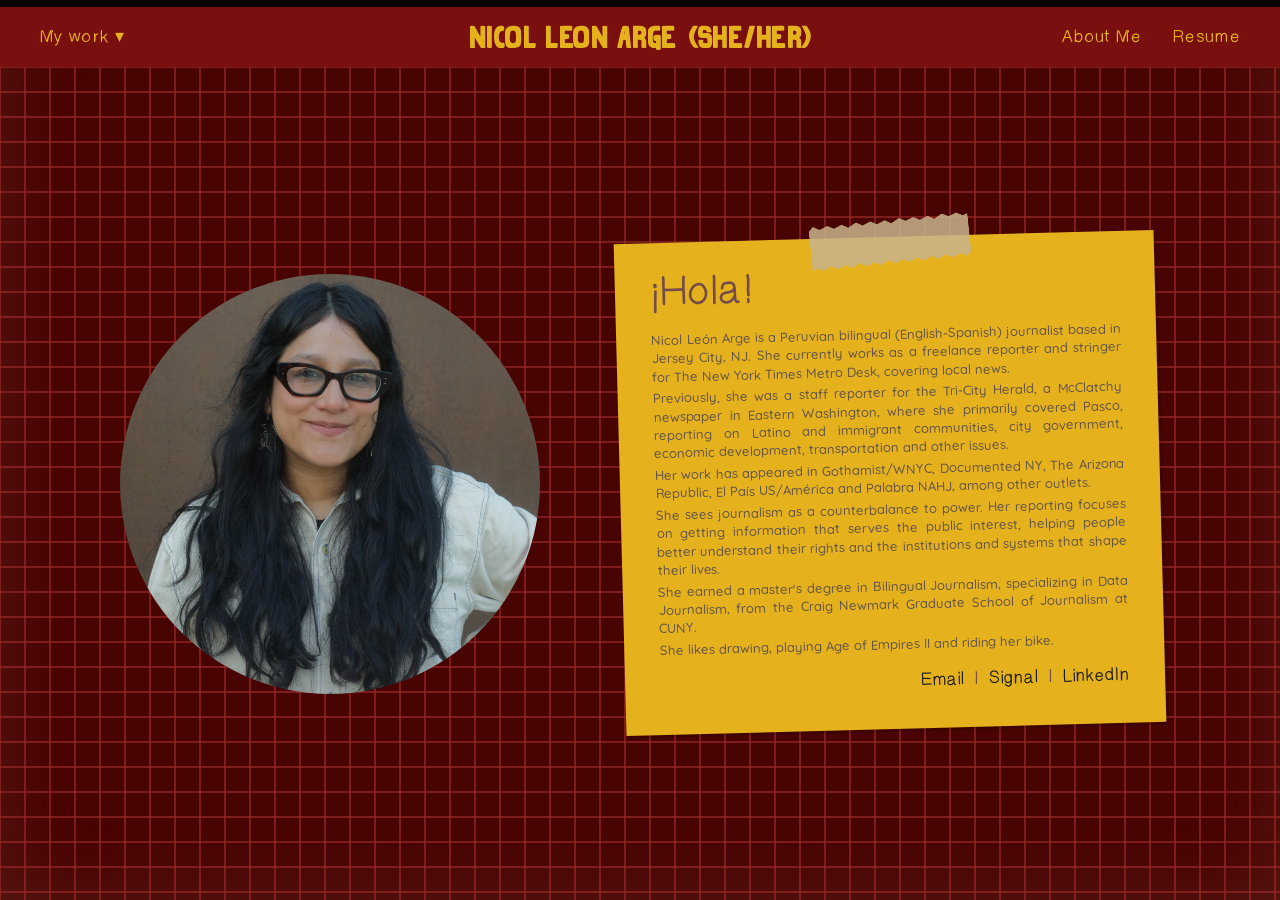
==== index.html @ 13912c89 "sfsadfasd" ====
<!DOCTYPE html>
<html lang="en">
<head>

<meta name="viewport" content="width=device-width, initial-scale=1.0">
  <meta charset="UTF-8">
  <title>Nicol León Arge</title>
  <link rel="preconnect" href="https://fonts.googleapis.com">
  <link href="https://fonts.googleapis.com/css2?family=Libre+Baskerville:ital,wght@0,400;0,700;1,400&family=Caveat:wght@400;600&family=DM+Sans:wght@300;400;500&family=Quicksand:wght@500;700&display=swap" rel="stylesheet">
  <link rel="stylesheet" href="css/style.css">
</head>
<body>

<div class="notebook"></div>

<canvas id="gridCanvas" style="position:fixed; top:67px; left:0; width:100vw; height:calc(100vh - 67px); pointer-events:none; z-index:1;"></canvas>

<header class="header" style="z-index:200;">

  <div class="header-left desktop-nav" style="display:flex; align-items:center; gap:2rem;">
    <div class="dropdown" id="projectsDD">
      <button onclick="toggleDD()" class="nav-tooltip" data-tip="Mi trabajo">My work ▾</button>
      <div class="dropdown-menu">
        <button onclick="showPage('writing')" class="nav-tooltip-left" data-tip="Historias">Writing</button>
        <button onclick="showPage('dataviz')" class="nav-tooltip-left" data-tip="Visualización de datos">Data Visualizations</button>
      </div>
    </div>
  </div>

  <button id="hamburger" aria-label="Open menu" onclick="toggleMobileMenu()">☰</button>

  <button class="logo" onclick="showPage('about')" style="position:absolute; left:50%; transform:translateX(-50%);">
    Nicol Leon Arge (she/her)
  </button>

  <div class="header-right desktop-nav" style="display:flex; align-items:center; gap:2rem;">
    <a onclick="showPage('about')" class="nav-tooltip" data-tip="Sobre mí">About Me</a>
    <a onclick="refreshResumePage()" class="nav-tooltip" data-tip="CV">Resume</a>
  </div>

  <nav class="mobile-nav" id="mobileNav">
    <button class="mobile-nav-link" onclick="toggleMobileProjects()">My work ▾</button>

    <div class="mobile-subnav" id="mobileProjects">
      <button onclick="showPage('writing'); closeMobileMenu()">Writing</button>
      <button onclick="showPage('dataviz'); closeMobileMenu()">Data Visualizations</button>
    </div>

    <button onclick="showPage('about'); closeMobileMenu()">About Me</button>
    <button onclick="refreshResumePage(); closeMobileMenu()">Resume</button>
  </nav>

</header> 

<!-- ABOUT -->
<section class="page" id="page-about">
  <div class="about-photo">
    <img src="images/foto5.jpg" style="width:100%; height:100%; object-fit:cover; object-position:center 65%;">
  </div>
  <div class="about-copy-wrapper">
    <div class="tape"></div>
    <div class="about-copy">
      <h1><span class="hola">¡Hola!</span></h1>
    <p>Nicol León Arge is a Peruvian bilingual (English-Spanish) journalist based in Jersey City, NJ. She currently works as a freelance reporter and stringer for The New York Times Metro Desk, covering local news.</p>
    <p>Previously, she was a staff reporter for the Tri-City Herald, a McClatchy newspaper in Eastern Washington, where she primarily covered Pasco, reporting on Latino and immigrant communities, city government, economic development, transportation and other issues.</p>
    <p>Her work has appeared in Gothamist/WNYC, Documented NY, The Arizona Republic, El País US/América and Palabra NAHJ, among other outlets.</p>
    <p>She sees journalism as a counterbalance to power. Her reporting focuses on getting information that serves the public interest, helping people better understand their rights and the institutions and systems that shape their lives.</p>
    <p>She earned a master's degree in Bilingual Journalism, specializing in Data Journalism, from the Craig Newmark Graduate School of Journalism at CUNY.</p>
    <p>She likes drawing, playing Age of Empires II and riding her bike.</p>
      <p class="contact-line">
  <a href="mailto:nicol.leonarge36@journalism.cuny.edu">Email</a>
  &nbsp;|&nbsp;
  <a href="https://signal.me/#eu/@nicolleon.03"
     target="_blank" rel="noopener noreferrer">Signal</a>
  &nbsp;|&nbsp;
  <a href="https://www.linkedin.com/in/nicol-l-550756374/"
     target="_blank" rel="noopener noreferrer">LinkedIn</a>
</p>
    </div>
  </div>
</section>

<!-- WRITING -->
<section class="page project-page" id="page-writing">
  <h2 onclick="resetFilters(); document.getElementById('page-writing').scrollTop = 0;" style="cursor:pointer;">Writing</h2>

<div class="filters">

  <!-- OUTLET -->
  <div class="custom-filter nav-tooltip" data-tip="Medio" id="dropdown-medio">
    <button type="button" class="custom-filter-btn" onclick="toggleFilterDropdown('dropdown-medio')">
      <span id="dropdown-medio-label">Outlet</span>
      <span class="custom-filter-arrow">▾</span>
    </button>
    <div class="custom-filter-menu">
      <button type="button" onclick="setFilterValue('medio','tri','Tri-City Herald')">Tri-City Herald</button>
      <button type="button" onclick="setFilterValue('medio','tnyt','The New York Times')">The New York Times</button>
      <button type="button" onclick="setFilterValue('medio','documented','Documented NY')">Documented NY</button>
      <button type="button" onclick="setFilterValue('medio','laalianza','La Alianza')">La Alianza</button>
      <button type="button" onclick="setFilterValue('medio','gothamist','Gothamist/WNYC Radio')">Gothamist/WNYC Radio</button>
      <button type="button" onclick="setFilterValue('medio','palabra','Palabra NAHJ')">Palabra NAHJ</button>
      <button type="button" onclick="setFilterValue('medio','arizona','The Arizona Republic')">The Arizona Republic</button>
      <button type="button" onclick="setFilterValue('medio','marcha','Marcha.org')">Marcha.org</button>
      <button type="button" onclick="setFilterValue('medio','elpaisus','El País US')">El País US</button>
      <button type="button" onclick="setFilterValue('medio','elpaisamerica','El País América')">El País América</button>
      <button type="button" onclick="setFilterValue('medio','infobae','Infobae')">Infobae</button>
      <button type="button" onclick="setFilterValue('medio','wayka','Wayka')">Wayka</button>
      <button type="button" onclick="setFilterValue('medio','cosecharoja','Cosecha Roja')">Cosecha Roja</button>
      <button type="button" onclick="setFilterValue('medio','larepublica','La República')">La República</button>
    </div>
  </div>

  <!-- LANGUAGE -->
  <div class="custom-filter nav-tooltip" data-tip="Idioma" id="dropdown-idioma">
    <button type="button" class="custom-filter-btn" onclick="toggleFilterDropdown('dropdown-idioma')">
      <span id="dropdown-idioma-label">Language</span>
      <span class="custom-filter-arrow">▾</span>
    </button>
    <div class="custom-filter-menu">
      <button type="button" onclick="setFilterValue('idioma','es','Español')">Español</button>
      <button type="button" onclick="setFilterValue('idioma','en','English')">English</button>
    </div>
  </div>

  <!-- TOPIC -->
  <div class="custom-filter nav-tooltip" data-tip="Tema" id="dropdown-tema">
    <button type="button" class="custom-filter-btn" onclick="toggleFilterDropdown('dropdown-tema')">
      <span id="dropdown-tema-label">Topic</span>
      <span class="custom-filter-arrow">▾</span>
    </button>
    <div class="custom-filter-menu">
      <button type="button" onclick="setFilterValue('tema','localpasco','Local WA')">Local Washington</button>
      <button type="button" onclick="setFilterValue('tema','latinos','LatinoCommunities')">Latino Communities</button>
      <button type="button" onclick="setFilterValue('tema','immigration','Immigration')">Immigration</button>
      <button type="button" onclick="setFilterValue('tema','labor','Labor')">Labor</button>
      <button type="button" onclick="setFilterValue('tema','culture','Culture')">Culture</button>
      <button type="button" onclick="setFilterValue('tema','crime','Crime')">Crime</button>
      <button type="button" onclick="setFilterValue('tema','ny','New York Government')">New York Government</button>
      <button type="button" onclick="setFilterValue('tema','nyc','Local NYC')">Local NYC</button>
      <button type="button" onclick="setFilterValue('tema','protests','Protests in Perú')">Protests in Perú</button>
      <button type="button" onclick="setFilterValue('tema','humantraf','Human Trafficking')">Human Trafficking</button>
      <button type="button" onclick="setFilterValue('tema','humanrights','Human Rights')">Human Rights</button>
      <button type="button" onclick="setFilterValue('tema','environment','Environment and Climate Change')">Environment and Climate Change</button>
      <button type="button" onclick="setFilterValue('tema','elections','Elections')">Elections</button>
      <button type="button" onclick="setFilterValue('tema','lgbt','LGBTQ+ Rights')">LGBTQ+ Rights</button>
      <button type="button" onclick="setFilterValue('tema','genderviolence','Gender-Based Violence')">Gender-Based Violence</button>
      <button type="button" onclick="setFilterValue('tema','education','Education')">Education</button>
      <button type="button" onclick="setFilterValue('tema','health','Health')">Health</button>
      <button type="button" onclick="setFilterValue('tema','peru','Peruvian Government')">Peruvian Government</button>
    </div>
  </div>

  <!-- YEAR -->
  <div class="custom-filter nav-tooltip" data-tip="Año" id="dropdown-year">
    <button type="button" class="custom-filter-btn" onclick="toggleFilterDropdown('dropdown-year')">
      <span id="dropdown-year-label">Year</span>
      <span class="custom-filter-arrow">▾</span>
    </button>
    <div class="custom-filter-menu">
      <button type="button" onclick="setFilterValue('year','2026','2026')">2026</button>
      <button type="button" onclick="setFilterValue('year','2025','2025')">2025</button>
      <button type="button" onclick="setFilterValue('year','2024','2024')">2024</button>
      <button type="button" onclick="setFilterValue('year','2023','2023')">2023</button>
      <button type="button" onclick="setFilterValue('year','2022','2022')">2022</button>
      <button type="button" onclick="setFilterValue('year','2021','2021')">2021</button>
      <button type="button" onclick="setFilterValue('year','2020','2020')">2020</button>
      <button type="button" onclick="setFilterValue('year','2019','2019')">2019</button>
    </div>
  </div>

  <!-- RESET -->
  <div class="filter-wrap">
  <button class="reset-btn nav-tooltip" data-tip="Reiniciar" onclick="resetFilters()">✕ Reset</button>
</div>

</div>

</div>
  <div class="cards-row" id="cards-writing">
    
    <a href="https://www.tri-cityherald.com/news/politics-government/article316855631.html" target="_blank" style="text-decoration:none;" data-medio="tri" data-idioma="en" data-tema="latinos" data-year="2026">
      <div class="card">
        <div class="card-img">
          <span class="badge">Tri-City Herald</span>
          <img src="images/ICE.jpg" style="width:100%; height:100%; object-fit:cover;">
        </div>
        <div class="card-body">
          <p class="card-title">What we know about Tri-City ICE arrests this year. Half had no criminal record</p>
          <p class="card-desc">U.S. Immigration and Customs Enforcement (ICE) recorded 132 arrests in the Tri-Cities area between January 2025 and July 2026</p>
        </div>
      </div>
    </a>

    <a href="https://www.nytimes.com/2026/10/11/nyregion/portal-bridge-nj-transit.html" target="_blank" style="text-decoration:none;" data-medio="tri" data-idioma="en" data-tema="latinos" data-year="2026">
      <div class="card">
        <div class="card-img">
          <span class="badge">The New York Times</span>
          <img src="images/nytimes2.jpg" style="width:100%; height:100%; object-fit:cover;">
        </div>
        <div class="card-body">
          <p class="card-title">5 Weeks of Pain Begin for New Jersey Commuters</p>
          <p class="card-desc">NJ Transit riders who rely on the century-old Portal Bridge face service cuts and disruptions as transit officials complete its replacement.</p>
        </div>
      </div>
    </a>

    <a href="https://www.nytimes.com/live/2026/10/13/nyregion/nj-transit-amtrak-path-train" target="_blank" style="text-decoration:none;" data-medio="tri" data-idioma="en" data-tema="latinos" data-year="2026">
      <div class="card">
        <div class="card-img">
          <span class="badge">The New York Times</span>
          <img src="images/nytimes2.jpg" style="width:100%; height:100%; object-fit:cover;">
        </div>
        <div class="card-body">
          <p class="card-title">Bridge Upgrade Scrambles Commute From New Jersey to Manhattan</p>
          <p class="card-desc">NJ Transit riders will face detours and delays for the second time this year as workers complete a bridge replacement. Tuesday is the first regular workday of the five-week project.</p>
        </div>
      </div>
    </a>
    
    <a href="https://www.tri-cityherald.com/news/politics-government/article316855631.html" target="_blank" style="text-decoration:none;" data-medio="tri" data-idioma="en" data-tema="latinos" data-year="2026">
      <div class="card">
        <div class="card-img">
          <span class="badge">Tri-City Herald</span>
          <img src="images/refugees.jpg" style="width:100%; height:100%; object-fit:cover;">
        </div>
        <div class="card-body">
          <p class="card-title">Green card freeze threatens jobs for Tri-Cities refugees nearly a year later</p>
          <p class="card-desc">800 refugees who were resettled in the Tri-Cities between January 2021 and February 2026 live with the ongoing risk of losing their jobs and being deported.</p>
        </div>
      </div>
    </a>    
    
    <a href="https://www.tri-cityherald.com/news/politics-government/article316676717.html" target="_blank" style="text-decoration:none;" data-medio="tri" data-idioma="en" data-tema="latinos" data-year="2026">
      <div class="card">
        <div class="card-img">
          <span class="badge">Tri-City Herald</span>
          <img src="images/alexandralozano.jpg" style="width:100%; height:100%; object-fit:cover;">
        </div>
        <div class="card-body">
          <p class="card-title">Tri-Cities families part of thousands bilked by lawyer's alleged immigration scam</p>
          <p class="card-desc">Former immigration lawyer Alexandra Lozano's likeness is on one of her law firm's cars in Tukwila in May 2026. The firm closed a little more than two weeks after Lozano gave up her law license in Washington</p>
        </div>
      </div>
    </a>
    
    <a href="https://www.tri-cityherald.com/news/politics-government/article316450160.html" target="_blank" style="text-decoration:none;" data-medio="tri" data-idioma="en" data-tema="latinos" data-year="2026">
      <div class="card">
        <div class="card-img">
          <span class="badge">Tri-City Herald</span>
          <img src="images/pascolatinovote.jpeg" style="width:100%; height:100%; object-fit:cover;">
        </div>
        <div class="card-body">
          <p class="card-title">History of Latino voter discrimination puts Pasco under new election rules</p>
          <p class="card-desc">Pasco's history of allegations that it tried to affect the Latino vote has put the city under Washington state's scrutiny.</p>
        </div>
      </div>
    </a>
    
    
    <a href="https://www.tri-cityherald.com/news/local/article316331485.html" target="_blank" style="text-decoration:none;" data-medio="tri" data-idioma="en" data-tema="latinos" data-year="2026">
      <div class="card">
        <div class="card-img">
          <span class="badge">Tri-City Herald</span>
          <img src="images/pascodevelop6.jpg" style="width:100%; height:100%; object-fit:cover;">
        </div>
        <div class="card-body">
          <p class="card-title">Devastating earthquakes leave Tri-City Venezuelans reeling. How they plan to help</p>
          <p class="card-desc">Venezuelans in the Pacific Northwest began collecting donations for earthquake victims one day after the quake killed thousands in La Guaira, Caracas</p>
        </div>
      </div>
    </a>
    
    <a href="https://www.tri-cityherald.com/news/local/article316163147.html" target="_blank" style="text-decoration:none;" data-medio="tri" data-idioma="en" data-tema="latinos" data-year="2026">
      <div class="card">
        <div class="card-img">
          <span class="badge">Tri-City Herald</span>
          <img src="images/pascodevelop5.jpg" style="width:100%; height:100%; object-fit:cover;">
        </div>
        <div class="card-body">
          <p class="card-title">Day after graduating, this Tri-Cities teen flew to Mexico to play pro soccer</p>
          <p class="card-desc">Chiawana High School graduate Lindsay Sanchez plays for the Cruz Azul soccer club in Mexico City.</p>
        </div>
      </div>
    </a>
    
    
    <a href="https://www.tri-cityherald.com/news/local/article316232953.html" target="_blank" style="text-decoration:none;" data-medio="tri" data-idioma="en" data-tema="localpasco" data-year="2026">
      <div class="card">
        <div class="card-img">
          <span class="badge">Tri-City Herald</span>
          <img src="images/pascodevelop4.jpg" style="width:100%; height:100%; object-fit:cover;">
        </div>
        <div class="card-body">
          <p class="card-title">Packed crowd begs Pasco to save 2 troubled shelter dogs from euthanasia</p>
          <p class="card-desc">Dozens of dog advocates filled every seat in the Pasco City Council chambers Monday night, wearing shirts that read “Animal Lives Matter,” as they urged council members to prevent the euthanasia of Russ and Stan.</p>
        </div>
      </div>
    </a>
    
    
    <a href="https://www.tri-cityherald.com/news/local/article316092051.html" target="_blank" style="text-decoration:none;" data-medio="tri" data-idioma="en" data-tema="localpasco" data-year="2026">
      <div class="card">
        <div class="card-img">
          <span class="badge">Tri-City Herald</span>
          <img src="images/pascodevelop3.jpg" style="width:100%; height:100%; object-fit:cover;">
        </div>
        <div class="card-body">
          <p class="card-title">Former crime-plagued motel site for sale. Can it help revive Pasco downtown?</p>
          <p class="card-desc">As part of its effort to breathe new life into downtown Pasco, the city is putting three city-owned properties up for sale, including a site long known as a hotspot for prostitution, drug overdoses and other criminal activity.</p>
        </div>
      </div>
    </a>
    
    
    <a href="https://www.tri-cityherald.com/news/local/article316092051.html" target="_blank" style="text-decoration:none;" data-medio="tri" data-idioma="en" data-tema="localpasco" data-year="2026">
      <div class="card">
        <div class="card-img">
          <span class="badge">Tri-City Herald</span>
          <img src="images/pascodevelop2.jpg" style="width:100%; height:100%; object-fit:cover;">
        </div>
        <div class="card-body">
          <p class="card-title">Pasco offers $13M and +100-year-old park to own Road 68 ballfields</p>
          <p class="card-desc">The Pasco City Council decided to offer Franklin County $13 million to own the large soccer and softball complex surrounding Gesa Stadium. As part of the deal, it’s also offering to give up Volunteer Park.</p>
        </div>
      </div>
    </a>

    <a href="https://www.tri-cityherald.com/news/local/article316092051.html" target="_blank" style="text-decoration:none;" data-medio="tri" data-idioma="en" data-tema="localpasco" data-year="2026">
      <div class="card">
        <div class="card-img">
          <span class="badge">Tri-City Herald</span>
          <img src="images/pascodevelop.jpg" style="width:100%; height:100%; object-fit:cover;">
        </div>
        <div class="card-body">
          <p class="card-title">City still $3.6M short to make crossing Hwy 395 safer for bikes, pedestrians</p>
          <p class="card-desc">Pasco pedestrians and cyclists will need to keep waiting for a safer way to cross Highway 395 on Sylvester Street.</p>
        </div>
      </div>
    </a>
    
    <a href="https://www.tri-cityherald.com/news/local/article315966663.html" target="_blank" style="text-decoration:none;" data-medio="tri" data-idioma="en" data-tema="localpasco" data-year="2026">
      <div class="card">
        <div class="card-img">
          <span class="badge">Tri-City Herald</span>
          <img src="images/pasco4.jpg" style="width:100%; height:100%; object-fit:cover;">
        </div>
        <div class="card-body">
          <p class="card-title">Long before the World Cup, soccer brought Tri-City Latino immigrants together</p>
          <p class="card-desc">Liga 1020 connects Latino immigrant families and builds community through soccer.</p>
        </div>
      </div>
    </a>
    
    
    <a href="https://www.tri-cityherald.com/news/local/crime/article316022630.html" target="_blank" style="text-decoration:none;" data-medio="tri" data-idioma="en" data-tema="localpasco" data-year="2026">
      <div class="card">
        <div class="card-img">
          <span class="badge">Tri-City Herald</span>
          <img src="images/pasco3.jpg" style="width:100%; height:100%; object-fit:cover;">
        </div>
        <div class="card-body">
          <p class="card-title">Scammers targeting Spanish-speakers injured at work. WA issues warning</p>
          <p class="card-desc">Scammers are targeting Spanish-speakers injured at work across the Pacific Northwest, according to the Washington State Office of the Attorney General.</p>
        </div>
      </div>
    </a>
    
    
    <a href="https://www.tri-cityherald.com/news/politics-government/article315978873.html" target="_blank" style="text-decoration:none;" data-medio="tri" data-idioma="en" data-tema="localpasco" data-year="2026">
      <div class="card">
        <div class="card-img">
          <span class="badge">Tri-City Herald</span>
          <img src="images/pasco2.jpg" style="width:100%; height:100%; object-fit:cover;">
        </div>
        <div class="card-body">
          <p class="card-title">WA law could limit a push for tougher sex offender housing rules in Pasco</p>
          <p class="card-desc">Pasco leaders are pushing to introduce regulations designed to prevent housing for “sexually violent predators” from being located near families.</p>
        </div>
      </div>
    </a>
    
    
    <a href="https://www.tri-cityherald.com/news/politics-government/article315979771.html" target="_blank" style="text-decoration:none;" data-medio="tri" data-idioma="en" data-tema="localpasco" data-year="2026">
      <div class="card">
        <div class="card-img">
          <span class="badge">Tri-City Herald</span>
          <img src="images/pasco1.jpg" style="width:100%; height:100%; object-fit:cover;">
        </div>
        <div class="card-body">
          <p class="card-title">Councilman censured. He’s accused of leaks and mistreating employees</p>
          <p class="card-desc">Pasco Councilman Leo Perales was unanimously censured for violating city and state rules, as well as the council’s ethics code.</p>
        </div>
      </div>
    </a>
    
    
    <a href="https://www.tri-cityherald.com/news/politics-government/article315928604.html" target="_blank" style="text-decoration:none;" data-medio="tri" data-idioma="en" data-tema="localpasco" data-year="2026">
      <div class="card">
        <div class="card-img">
          <span class="badge">Tri-City Herald</span>
          <img src="images/pasco.jpg" style="width:100%; height:100%; object-fit:cover;">
        </div>
        <div class="card-body">
          <p class="card-title">These are the finalists for Pasco’s next police chief. When you can meet them</p>
          <p class="card-desc">The city has been narrowing the field from the initial group of 16 applicants who were selected in the first round of a national search led by Bob Murray & Associates.</p>
        </div>
      </div>
    </a>
    
    <a href="https://www.nytimes.com/2026/05/22/nyregion/staten-island-explosion.html?smid=nytcore-ios-share" target="_blank" style="text-decoration:none;" data-medio="tnyt" data-idioma="en" data-tema="nyc" data-year="2026">
      <div class="card">
        <div class="card-img">
          <span class="badge">The New York Times</span>
          <img src="images/tnyt1.jpg" style="width:100%; height:100%; object-fit:cover;">
        </div>
        <div class="card-body">
          <p class="card-title">1 Person Killed and Dozens of Firefighters Injured in Staten Island Blasts</p>
          <p class="card-desc">Two explosions rocked a barge on the North Shore of Staten Island, injuring 34 firefighters and emergency medical workers.</p>
        </div>
      </div>
    </a>
    
    <a href="https://laalianzanoticias.com/2026/04/24/cuidadoras-nueva-york-huelga-hambre-ley-turnos-24-horas/" target="_blank" style="text-decoration:none;" data-medio="laalianza" data-idioma="es" data-tema="labor" data-year="2026">
      <div class="card">
        <div class="card-img">
          <span class="badge">La Alianza</span>
          <img src="images/alianza1.jpg" style="width:100%; height:100%; object-fit:cover;">
        </div>
        <div class="card-body">
          <p class="card-title">Cuidadoras en Nueva York en huelga de hambre: Piden que se apruebe ley que prohíbe los turnos de 24 horas</p>
          <p class="card-desc">Decenas de cuidadoras en el hogar anunciaron el inicio de una huelga de hambre afuera del Concejo de la Ciudad de Nueva York. Las trabajadoras exigen que se apruebe el proyecto de ley contra los turnos de 24 horas de trabajo, también conocido como “No más 24”.</p>
        </div>
      </div>
    </a>
    
    <a href="https://laalianzanoticias.com/2026/04/13/precio-de-gasolina-asfixia-a-trabajadoras-de-limpieza-siento-que-ya-no-es-negocio/" target="_blank" style="text-decoration:none;" data-medio="laalianza" data-idioma="es" data-tema="immigration" data-year="2026">
      <div class="card">
        <div class="card-img">
          <span class="badge">La Alianza</span>
          <img src="images/laalianza2.jpg" style="width:100%; height:100%; object-fit:cover;">
        </div>
        <div class="card-body">
          <p class="card-title">Precio de gasolina asfixia a trabajadoras de limpieza: "Siento que ya no es negocio"</p>
          <p class="card-desc">El alza del precio de la gasolina está reduciendo los ingresos de trabajadoras de limpieza en EE.UU.</p>
        </div>
      </div>
    </a>

    <a href="https://documentedny.com/2026/04/13/harlem-volunteers-educate-businesses-immigrant-rights/" target="_blank" style="text-decoration:none;" data-medio="documented" data-idioma="en" data-tema="immigration" data-year="2026">
      <div class="card">
        <div class="card-img">
          <span class="badge">Documented NY</span>
          <img src="images/documented1.jpg" style="width:100%; height:100%; object-fit:cover;">
        </div>
        <div class="card-body">
          <p class="card-title">In Harlem, Know-Your-Rights Volunteers Go Door to Door Before ICE Comes Knocking</p>
          <p class="card-desc">Indivisible Harlem volunteers are helping educate local businesses on how to respond if ICE agents arrive.</p>
        </div>
      </div>
    </a>

    <a href="https://documentedny.com/2026/03/13/upcycling-fashion-week-lgbtq-support/" target="_blank" style="text-decoration:none;" data-medio="documented" data-idioma="en" data-tema="culture" data-year="2026">
      <div class="card">
        <div class="card-img">
          <span class="badge">Documented NY</span>
          <img src="images/documented3.jpg" style="width:100%; height:100%; object-fit:cover;">
        </div>
        <div class="card-body">
          <p class="card-title">Peruvian Designer Reclaims the Runway for Trans Migrants</p>
          <p class="card-desc">Peruvian fashion designer Yoella Cubas uses her upcycled designs to celebrate identity and environmental sustainability.</p>
        </div>
      </div>
    </a>

    <a href="https://laalianzanoticias.com/2026/04/01/a-pesar-de-la-alta-demanda-de-cuidadoras-en-el-hogar-multiples-obstaculos-impiden-a-mujeres-inmigrantes-acceder-a-estos-empleos/" target="_blank" style="text-decoration:none;" data-medio="laalianza" data-idioma="es" data-tema="labor" data-year="2026">
      <div class="card">
        <div class="card-img">
          <span class="badge">La Alianza</span>
          <img src="images/laalianza4.jpg" style="width:100%; height:100%; object-fit:cover;">
        </div>
        <div class="card-body">
          <p class="card-title">A pesar de la alta demanda de cuidadoras, múltiples obstáculos impiden a mujeres inmigrantes acceder a estos empleos</p>
          <p class="card-desc">Aunque hay alta demanda de cuidadoras en Nueva York, mujeres solicitantes de asilo enfrentan barreras para acceder a empleos estables.</p>
        </div>
      </div>
    </a>

    <a href="https://documentedny.com/2026/01/05/i-wanted-him-gone-but-not-like-this-venezuelans-in-new-york-react-to-maduros-capture/" target="_blank" style="text-decoration:none;" data-medio="documented" data-idioma="en" data-tema="immigration" data-year="2026">
      <div class="card">
        <div class="card-img">
          <span class="badge">Documented NY</span>
          <img src="images/documented2.jpg" style="width:100%; height:100%; object-fit:cover;">
        </div>
        <div class="card-body">
          <p class="card-title">'I Wanted Him Gone – But Not Like This': Venezuelans in New York React to Maduro's Capture</p>
          <p class="card-desc">Joy, relief, fear, and doubt ripple through New York's Venezuelan community.</p>
        </div>
      </div>
    </a>

    <a href="https://laalianzanoticias.com/2026/03/13/guia-practica-para-obtener-consultas-gratis-con-abogados-de-inmigracion-en-nueva-york/" target="_blank" style="text-decoration:none;" data-medio="laalianza" data-idioma="es" data-tema="immigration" data-year="2026">
      <div class="card">
        <div class="card-img">
          <span class="badge">La Alianza</span>
          <img src="images/laalianza1.jpg" style="width:100%; height:100%; object-fit:cover;">
        </div>
        <div class="card-body">
          <p class="card-title">Guía práctica para obtener consultas gratis con abogados de inmigración en Nueva York</p>
          <p class="card-desc">El aumento de cambios en políticas federales ha hecho que más inmigrantes busquen asesoría legal en Nueva York.</p>
        </div>
      </div>
    </a>

    <a href="https://documentedny.com/2025/12/29/asylum-seekers-court-representation-crisis/"target="_blank" style="text-decoration:none;" data-medio="documented" data-idioma="en" data-tema="immigration" data-year="2025">
      <div class="card">
        <div class="card-img">
          <span class="badge">Documented NY</span>
          <img src="images/documented4.jpg" style="width:100%; height:100%; object-fit:cover;">
        </div>
        <div class="card-body">
          <p class="card-title">Asylum Seekers Navigate Immigration Courts Alone as Promised Legal Aid Falls Short</p>
          <p class="card-desc">In New York City, migrants and asylum seekers risk deportation as they struggle to find representation in an overwhelmed legal-aid system.</p>
        </div>
      </div>
    </a>

    <a href="https://gothamist.com/news/queens-da-man-stabbed-on-e-train-after-scolding-rider-over-loud-phone-call"target="_blank" style="text-decoration:none;" data-medio="gothamist" data-idioma="en" data-tema="crime" data-year="2025">
      <div class="card">
        <div class="card-img">
          <span class="badge">Gothamist/WNYC Radio</span>
          <img src="images/gothamist1.jpg" style="width:100%; height:100%; object-fit:cover;">
        </div>
        <div class="card-body">
          <p class="card-title">Queens DA: Man stabbed on E train after scolding rider over loud phone call</p>
          <p class="card-desc">A 50-year-old Brooklyn man has been charged with attempted murder over the altercation.</p>
        </div>
      </div>
    </a>

    <a href="https://gothamist.com/news/help-with-ny-residents-energy-bills-finally-coming-in-december-after-shutdown-delays"target="_blank" style="text-decoration:none;" data-medio="gothamist" data-idioma="en" data-tema="ny" data-year="2025">
      <div class="card">
        <div class="card-img">
          <span class="badge">Gothamist/WNYC Radio</span>
          <img src="images/gothamist2.jpg" style="width:100%; height:100%; object-fit:cover;">
        </div>
        <div class="card-body">
          <p class="card-title">Help with NY residents' energy bills finally coming in December, after shutdown delays</p>
          <p class="card-desc">Here's how you can get help avoiding a utility shutoff or getting your power back on.</p>
        </div>
      </div>
    </a>

    <a href="https://gothamist.com/news/a-last-ditch-move-in-nyc-council-to-ban-carriage-horses"target="_blank" style="text-decoration:none;" data-medio="gothamist" data-idioma="en" data-tema="ny" data-year="2025">
      <div class="card">
        <div class="card-img">
          <span class="badge">Gothamist/WNYC Radio</span>
          <img src="images/gothamist3.jpg" style="width:100%; height:100%; object-fit:cover;">
        </div>
        <div class="card-body">
          <p class="card-title">A last-ditch move in NYC Council to ban carriage horses fails</p>
          <p class="card-desc">Councilmember Robert Holden was hoping to make carriage horses history in his final weeks in office.</p>
        </div>
      </div>
    </a>

    <a href="https://gothamist.com/news/holiday-open-street-returning-to-nycs-fifth-avenue-for-just-1-sunday"target="_blank" style="text-decoration:none;" data-medio="gothamist" data-idioma="en" data-tema="nyc" data-year="2025">
      <div class="card">
        <div class="card-img">
          <span class="badge">Gothamist/WNYC Radio</span>
          <img src="images/gothamist4.jpg" style="width:100%; height:100%; object-fit:cover;">
        </div>
        <div class="card-body">
          <p class="card-title">Holiday Open Street returning to NYC's Fifth Avenue for just 1 Sunday</p>
          <p class="card-desc">The event was scaled back to a single weekend in 2024 and will repeat that schedule this year.</p>
        </div>
      </div>
    </a>

    <a href="https://gothamist.com/news/the-rockefeller-center-christmas-tree-will-be-set-up-saturday-how-to-see-it"target="_blank" style="text-decoration:none;" data-medio="gothamist" data-idioma="en" data-tema="nyc" data-year="2025">
      <div class="card">
        <div class="card-img">
          <span class="badge">Gothamist/WNYC Radio</span>
          <img src="images/gothamist5.jpg" style="width:100%; height:100%; object-fit:cover;">
        </div>
        <div class="card-body">
          <p class="card-title">The Rockefeller Center Christmas tree will be set up Saturday: How to see it</p>
          <p class="card-desc">The 75-feet-tall Norway Spruce is headed for NYC this week.</p>
        </div>
      </div>
    </a>

    <a href="https://gothamist.com/news/55000-runners-will-hit-streets-for-the-nyc-marathon-sunday-drivers-beware"target="_blank" style="text-decoration:none;" data-medio="gothamist" data-idioma="en" data-tema="nyc" data-year="2025">
      <div class="card">
        <div class="card-img">
          <span class="badge">Gothamist/WNYC Radio</span>
          <img src="images/gothamist6.jpg" style="width:100%; height:100%; object-fit:cover;">
        </div>
        <div class="card-body">
          <p class="card-title">55,000 runners will hit streets for the NYC Marathon Sunday — drivers beware</p>
          <p class="card-desc">The race wraps up at 10 p.m. Until then, the NYPD will be closing roads and bridges as needed.</p>
        </div>
      </div>
    </a>

    <a href="https://gothamist.com/arts-entertainment/nycs-village-halloween-parade-steps-off-friday-night-what-to-know"target="_blank" style="text-decoration:none;" data-medio="gothamist" data-idioma="en" data-tema="nyc" data-year="2025">
      <div class="card">
        <div class="card-img">
          <span class="badge">Gothamist/WNYC Radio</span>
          <img src="images/gothamist7.jpg" style="width:100%; height:100%; object-fit:cover;">
        </div>
        <div class="card-body">
          <p class="card-title">NYC's Village Halloween Parade steps off Friday night: What to know</p>
          <p class="card-desc">If you've got a costume, you've got a spot. But be ready for crowds.</p>
        </div>
      </div>
    </a>

    <a href="https://gothamist.com/news/paw-rade-perfection-the-tompkins-square-halloween-dog-parade-is-back-this-weekend"target="_blank" style="text-decoration:none;" data-medio="gothamist" data-idioma="en" data-tema="nyc" data-year="2025">
      <div class="card">
        <div class="card-img">
          <span class="badge">Gothamist/WNYC Radio</span>
          <img src="images/gothamist8.jpg" style="width:100%; height:100%; object-fit:cover;">
        </div>
        <div class="card-body">
          <p class="card-title">Paw-rade perfection: The Tompkins Square Halloween Dog Parade is back this weekend</p>
          <p class="card-desc">Now in its 35th year, the costumed canine celebration in the East Village features adoptable dogs, treats and a fierce costume competition.</p>
        </div>
      </div>
    </a>

    <a href="https://gothamist.com/news/paw-rade-perfection-the-tompkins-square-halloween-dog-parade-is-back-this-weekend"target="_blank" style="text-decoration:none;" data-medio="gothamist" data-idioma="en" data-tema="nyc" data-year="2025">
      <div class="card">
        <div class="card-img">
          <span class="badge">Gothamist/WNYC Radio</span>
          <img src="images/gothamist9.jpg" style="width:100%; height:100%; object-fit:cover;">
        </div>
        <div class="card-body">
          <p class="card-title">Migrants staying at Row Hotel shelter in Midtown begin receiving notices to relocate</p>
          <p class="card-desc">The makeshift housing became an early flashpoint in the migrant crisis that started three years ago.</p>
        </div>
      </div>
    </a>

     <a href="https://www.azcentral.com/story/news/politics/immigration/2025/08/14/mass-deportations-distrupt-arizona-daca-students/85552086007/"target="_blank" style="text-decoration:none;" data-medio="arizona" data-idioma="en" data-tema="immigration" data-year="2025">
      <div class="card">
        <div class="card-img">
          <span class="badge">The Arizona Republic</span>
          <img src="images/az5.jpg" style="width:100%; height:100%; object-fit:cover;">
        </div>
        <div class="card-body">
          <p class="card-title">DACA students in Arizona face college disruption amid Trump’s mass deportation push</p>
          <p class="card-desc">Deferred action for Childhood Arrivals recipients talk to The Arizona Republic about their fears under the Trump administration.</p>
        </div>
      </div>
    </a>

    <a href="https://www.azcentral.com/story/noticias/2025/08/12/menores-migrantes-nuevas-tarifas-ley-grande-y-hermosa/85616314007/"target="_blank" style="text-decoration:none;" data-medio="arizona" data-idioma="es" data-tema="immigration" data-year="2025">
      <div class="card">
        <div class="card-img">
          <span class="badge">The Arizona Republic</span>
          <img src="images/az1.jpg" style="width:100%; height:100%; object-fit:cover;">
        </div>
        <div class="card-body">
          <p class="card-title">Menores migrantes no acompañados enfrentan nuevas tarifas bajo la 'Ley Grande y Hermosa'</p>
          <p class="card-desc">La ley incluye disposiciones para reforzar el Sistema de asilo estadounidense, lo que, según defensores, dificultará la solicitud de asilo.</p>
        </div>
      </div>
    </a>

    <a href="https://www.azcentral.com/story/news/politics/immigration/2025/08/05/unaccompanied-minor-migrants-face-new-fees-under-one-big-beautiful-bill/85347773007/"target="_blank" style="text-decoration:none;" data-medio="arizona" data-idioma="en" data-tema="immigration" data-year="2025">
      <div class="card">
        <div class="card-img">
          <span class="badge">The Arizona Republic</span>
          <img src="images/az1.jpg" style="width:100%; height:100%; object-fit:cover;">
        </div>
        <div class="card-body">
          <p class="card-title">New fees in One Big Beautiful Bill to have big impact on unaccompanied migrant minors</p>
          <p class="card-desc">The law includes provisions to tighten the U.S. asylum system, which advocates say will make it more difficult for people fleeing persecution.</p>
        </div>
      </div>
    </a>

    <a href="https://www.azcentral.com/story/news/politics/immigration/2025/07/27/funding-cut-legal-representation-unaccompanied-minors-immigration-court/84493837007/"target="_blank" style="text-decoration:none;" data-medio="arizona" data-idioma="en" data-tema="immigration" data-year="2025">
      <div class="card">
        <div class="card-img">
          <span class="badge">The Arizona Republic</span>
          <img src="images/az3.jpg" style="width:100%; height:100%; object-fit:cover;">
        </div>
        <div class="card-body">
          <p class="card-title">Unaccompanied migrant minors in AZ face court alone with legal funds in doubt</p>
          <p class="card-desc">Many migrants minors are without legal representation in Arizona immigration courts, after federal funding was cut by Trump administration.</p>
        </div>
      </div>
    </a>

    <a href="https://www.azcentral.com/story/news/politics/immigration/2025/07/21/unaccompanied-migrant-minors-face-growing-hurdles-in-trump-era/85199836007/"target="_blank" style="text-decoration:none;" data-medio="arizona" data-idioma="en" data-tema="immigration" data-year="2025">
      <div class="card">
        <div class="card-img">
          <span class="badge">The Arizona Republic</span>
          <img src="images/az4.jpg" style="width:100%; height:100%; object-fit:cover;">
        </div>
        <div class="card-body">
          <p class="card-title">Unaccompanied migrant minors face growing hurdles from Trump administration crackdown</p>
          <p class="card-desc">Immigrant children who crossed the border withour parent or guardian are increasingly in the crosshairs of the Trump administration.</p>
        </div>
      </div>
    </a>

    <a href="https://www.azcentral.com/story/news/politics/border-issues/2025/07/12/migrant-deaths-plummet-arizona/84293328007/"target="_blank" style="text-decoration:none;" data-medio="arizona" data-idioma="en" data-tema="immigration" data-year="2025">
      <div class="card">
        <div class="card-img">
          <span class="badge">The Arizona Republic</span>
          <img src="images/az6.jpg" style="width:100%; height:100%; object-fit:cover;">
        </div>
        <div class="card-body">
          <p class="card-title">Migrant deaths have plummeted in Arizona, once one of the deadliest routes into US</p>
          <p class="card-desc">The decrease in migrant deaths corresponds to a huge drop in illegal border crossings after the Trump administration shut down asylum at the border.</p>
        </div>
      </div>
    </a>

    <a href="https://www.azcentral.com/story/noticias/2025/06/29/3-de-cada-10-familias-latinas-apoyan-deportaciones-de-trump-encuesta/84393772007/"target="_blank" style="text-decoration:none;" data-medio="arizona" data-idioma="es" data-tema="immigration" data-year="2025">
      <div class="card">
        <div class="card-img">
          <span class="badge">The Arizona Republic</span>
          <img src="images/az7.jpg" style="width:100%; height:100%; object-fit:cover;">
        </div>
        <div class="card-body">
          <p class="card-title">Encuesta: ¿Cuántas familias latinas apoyan deportaciones masivas de Trump?</p>
          <p class="card-desc">Nueva encuesta preguntó a latinos en Arizona y EE.UU. su opinión de las deportaciones masivas de inmigrantes por parte de Trump y temas relacionados.</p>
        </div>
      </div>
    </a>

    <a href="https://www.azcentral.com/story/news/politics/immigration/2025/06/23/bsp-research-poll-latino-families-trump-mass-deportations/84268753007/"target="_blank" style="text-decoration:none;" data-medio="arizona" data-idioma="en" data-tema="immigration" data-year="2025">
      <div class="card">
        <div class="card-img">
          <span class="badge">The Arizona Republic</span>
          <img src="images/az7.jpg" style="width:100%; height:100%; object-fit:cover;">
        </div>
        <div class="card-body">
          <p class="card-title">How many Latino families support Trump's mass deportations? What a new poll says</p>
          <p class="card-desc">A new poll asked Latinos in Arizona and around the United States about their views on Trumps' mass deportations of immigrants and related issues.</p>
        </div>
      </div>
    </a>

    <a href="https://www.azcentral.com/story/noticias/2025/06/20/arrestos-inmigrantes-ice-en-arizona-que-saber/84278309007/"target="_blank" style="text-decoration:none;" data-medio="arizona" data-idioma="es" data-tema="immigration" data-year="2025">
      <div class="card">
        <div class="card-img">
          <span class="badge">The Arizona Republic</span>
          <img src="images/az8.jpg" style="width:100%; height:100%; object-fit:cover;">
        </div>
        <div class="card-body">
          <p class="card-title">Esto es lo que debe saber sobre los arrestos de inmigrantes por parte del ICE en Arizona</p>
          <p class="card-desc">El Servicio de Inmigración y Control de Aduanas de EE.UU. está utilizando diferentes tácticas para arrestar personas en Arizona. Lo que debe saber.</p>
        </div>
      </div>
    </a>

    <a href="https://www.azcentral.com/story/news/politics/immigration/2025/06/16/ice-immigrant-arrests-in-arizona-heres-what-to-know/84176617007/"target="_blank" style="text-decoration:none;" data-medio="arizona" data-idioma="en" data-tema="immigration" data-year="2025">
      <div class="card">
        <div class="card-img">
          <span class="badge">The Arizona Republic</span>
          <img src="images/az8.jpg" style="width:100%; height:100%; object-fit:cover;">
        </div>
        <div class="card-body">
          <p class="card-title">Here's what to know about ICE immigrant arrests in Arizona</p>
          <p class="card-desc">U.S. Immigration and Customs Enforcement is using different tactics to arrest people in Arizona. Here's what you need to know.</p>
        </div>
      </div>
    </a>

    <a href="https://www.azcentral.com/story/news/politics/immigration/2025/06/16/ice-immigrant-arrests-in-arizona-heres-what-to-know/84176617007/"target="_blank" style="text-decoration:none;" data-medio="arizona" data-idioma="es" data-tema="immigration" data-year="2025">
      <div class="card">
        <div class="card-img">
          <span class="badge">The Arizona Republic</span>
          <img src="images/az9.jpg" style="width:100%; height:100%; object-fit:cover;">
        </div>
        <div class="card-body">
          <p class="card-title">Cónsul de México en Phoenix pide a mexicanos no acudir a protestas el 14 de junio</p>
          <p class="card-desc">Cónsul de México en Phoenix pide que mexicanos indocumentados no vayan a protestas contra redadas anti-inmigración.</p>
        </div>
      </div>
    </a>

    <a href="https://www.azcentral.com/story/news/politics/immigration/2025/06/13/mexican-consul-tells-mexican-nationals-to-avoid-no-kings-protests/84194079007/"target="_blank" style="text-decoration:none;" data-medio="arizona" data-idioma="en" data-tema="immigration" data-year="2025">
      <div class="card">
        <div class="card-img">
          <span class="badge">The Arizona Republic</span>
          <img src="images/az9.jpg" style="width:100%; height:100%; object-fit:cover;">
        </div>
        <div class="card-body">
          <p class="card-title">Mexican consul in Phoenix urges Mexican nationals to avoid 'No Kings' protests</p>
          <p class="card-desc">Despite organizers saying the Arizona protests will be peaceful, the consul warned against participation, especially for those without legal status.</p>
        </div>
      </div>
    </a>

    <a href="https://english.elpais.com/usa/2025-06-26/unaccompanied-immigrant-minors-face-growing-hurdles-from-the-trump-administration-crackdown.html"target="_blank" style="text-decoration:none;" data-medio="elpaisus" data-idioma="en" data-tema="immigration" data-year="2025">
      <div class="card">
        <div class="card-img">
          <span class="badge">El País US</span>
          <img src="images/elpaisus1.jpg" style="width:100%; height:100%; object-fit:cover;">
        </div>
        <div class="card-body">
          <p class="card-title">Unaccompanied immigrant minors face growing hurdles from the Trump administration crackdown</p>
          <p class="card-desc">Many children are having to defend their cases alone before immigration judges, without lawyers, while the government has made it harder for them to leave the shelter system and reunite with their families</p>
        </div>
      </div>
    </a>

    <a href="https://elpais.com/us/migracion/2025-06-26/los-menores-inmigrantes-no-acompanados-se-enfrentan-a-crecientes-obstaculos-por-la-mano-dura-de-la-administracion-trump.html"target="_blank" style="text-decoration:none;" data-medio="elpaisus" data-idioma="es" data-tema="immigration" data-year="2025">
      <div class="card">
        <div class="card-img">
          <span class="badge">El País US</span>
          <img src="images/elpaisus1.jpg" style="width:100%; height:100%; object-fit:cover;">
        </div>
        <div class="card-body">
          <p class="card-title">Los menores inmigrantes no acompañados se enfrentan a crecientes obstáculos por la mano dura de la Administración Trump</p>
          <p class="card-desc">Muchos niños defienden sus casos solos frente a jueces de inmigración, sin abogados, mientras que el Gobierno ha endurecido los procesos para dejarles salir del sistema de acogida y reunirse con sus familias</p>
        </div>
      </div>
    </a>

    <a href="https://www.palabranahj.org/archive/alone-in-court-the-us-governments-crackdown-on-unaccompanied-migrant-kids"target="_blank" style="text-decoration:none;" data-medio="palabra" data-idioma="en" data-tema="immigration" data-year="2025">
      <div class="card">
        <div class="card-img">
          <span class="badge">Palabra NAHJ</span>
          <img src="images/palabranahj.jpg" style="width:100%; height:100%; object-fit:cover;">
        </div>
        <div class="card-body">
          <p class="card-title">Alone in Court: The U.S. Government’s Crackdown on Unaccompanied Migrant Kids</p>
          <p class="card-desc">Funding cuts, raids, and Kafkaesque courtrooms leave thousands of children defenseless. Advocates say it’s by design.</p>
        </div>
      </div>
    </a>

    <a href="https://elpais.com/us/2024-12-25/los-migrantes-dedicados-a-la-venta-ambulante-en-nueva-york-acorralados-entre-el-alcalde-adams-y-trump.html"target="_blank" style="text-decoration:none;" data-medio="elpaisus" data-idioma="es" data-tema="immigration" data-year="2024">
      <div class="card">
        <div class="card-img">
          <span class="badge">El País US</span>
          <img src="images/elpaisus2.jpg" style="width:100%; height:100%; object-fit:cover;">
        </div>
        <div class="card-body">
          <p class="card-title">Los migrantes dedicados a la venta ambulante en Nueva York, acorralados entre el alcalde Adams y Trump</p>
          <p class="card-desc">Más de la mitad de los neoyorquinos votaron a favor de que se refuerce la fiscalización de vendedores ambulantes sin licencias, permisos que el municipio no concede desde 2016.</p>
        </div>
      </div>
    </a>

    <a href="https://english.elpais.com/usa/2025-06-14/thousands-of-migrant-mothers-face-closure-of-new-yorks-shelter-hotels-how-much-will-it-cost-to-rent-a-small-place.html"target="_blank" style="text-decoration:none;" data-medio="elpaisus" data-idioma="en" data-tema="immigration" data-year="2025">
      <div class="card">
        <div class="card-img">
          <span class="badge">El País US</span>
          <img src="images/elpaisus3.jpg" style="width:100%; height:100%; object-fit:cover;">
        </div>
        <div class="card-body">
          <p class="card-title">Thousands of migrant mothers face closure of New York’s shelter hotels: ‘How much will it cost to rent a small place?’</p>
          <p class="card-desc">Without the possibility of obtaining a work permit and fearing deportation, 35,000 families with children still live in the city’s shelters</p>
        </div>
      </div>
    </a>

    <a href="https://elpais.com/us/migracion/2025-06-05/miles-de-madres-migrantes-se-enfrentan-al-cierre-de-los-hoteles-refugio-de-nueva-york-cuanto-costara-alquilar-una-casita.html"target="_blank" style="text-decoration:none;" data-medio="elpaisus" data-idioma="es" data-tema="immigration" data-year="2025">
      <div class="card">
        <div class="card-img">
          <span class="badge">El País US</span>
          <img src="images/elpaisus3.jpg" style="width:100%; height:100%; object-fit:cover;">
        </div>
        <div class="card-body">
          <p class="card-title">Miles de madres migrantes se enfrentan al cierre de los hoteles refugio de Nueva York: “¿Cuánto costará alquilar una casita?"</p>
          <p class="card-desc">Sin posibilidad de conseguir un permiso de trabajo y con miedo a la deportación, 35.000 familias con niños aún viven en los albergues de la ciudad</p>
        </div>
      </div>
    </a>

     <a href="https://elpais.com/america-futura/2025-05-12/lorena-kourousias-la-psicologa-que-busca-sanar-el-trauma-de-la-migracion-en-madres-latinas.html"target="_blank" style="text-decoration:none;" data-medio="elpaisamerica" data-idioma="es" data-tema="immigration" data-year="2024">
      <div class="card">
        <div class="card-img">
          <span class="badge">El País América</span>
          <img src="images/elpaisamerica1.jpg" style="width:100%; height:100%; object-fit:cover;">
        </div>
        <div class="card-body">
          <p class="card-title">Lorena Kourousias, la psicóloga que busca sanar el trauma de la migración en madres latinas</p>
          <p class="card-desc">La mexicana dirige Mixteca, una organización que ofrece sesiones de terapia grupal alternativa en Nueva York para sobrevivientes de violencia</p>
        </div>
      </div>
    </a>

    <a href="https://marcha.org.ar/peru-el-lento-camino-hacia-la-justicia-para-las-victimas-del-regimen-de-dina-boluarte/"target="_blank" style="text-decoration:none;" data-medio="marcha" data-idioma="es" data-tema="immigration" data-year="2023">
      <div class="card">
        <div class="card-img">
          <span class="badge">Marcha.org</span>
          <img src="images/marcha1.jpg" style="width:100%; height:100%; object-fit:cover;">
        </div>
        <div class="card-body">
          <p class="card-title">Perú: El lento camino hacia la justicia para las víctimas del régimen de Dina Boluarte</p>
          <p class="card-desc">En julio se reanudaron las protestas que exigen la renuncia de la presidenta del Perú. Durante estas manifestaciones se reportaron más personas heridas, que se suman a las miles contabilizadas entre diciembre de 2022 y marzo de 2023. El camino legal que se sigue para obtener justicia inició de forma improvisada y aún no se evidencian resultados.</p>
        </div>
      </div>
    </a>

    <a href="https://www.infobae.com/america/peru/2022/11/06/congreso-insiste-en-aprobar-ley-que-discrimina-a-personas-migrantes/"target="_blank" style="text-decoration:none;" data-medio="infobae" data-idioma="es" data-tema="immigration" data-year="2022">
      <div class="card">
        <div class="card-img">
          <span class="badge">Infobae Perú</span>
          <img src="images/infobae2.jpg" style="width:100%; height:100%; object-fit:cover;">
        </div>
        <div class="card-body">
          <p class="card-title">Congreso insiste en aprobar ley que discrimina a personas migrantes</p>
          <p class="card-desc">Buscan que arrendadores, antes de alquilar viviendas, exijan a extranjeros documentos que prueben que su situación migratoria es regular.</p>
        </div>
      </div>
    </a>

    <a href="https://www.infobae.com/america/peru/2022/10/26/poder-ejecutivo-no-informa-desde-hace-cinco-anos-como-enfrenta-la-trata-de-personas/"target="_blank" style="text-decoration:none;" data-medio="infobae" data-idioma="es" data-tema="humantraf" data-year="2022">
      <div class="card">
        <div class="card-img">
          <span class="badge">Infobae Perú</span>
          <img src="images/infobae3.jpg" style="width:100%; height:100%; object-fit:cover;">
        </div>
        <div class="card-body">
          <p class="card-title">Poder Ejecutivo no informa desde hace cinco años cómo enfrenta la trata de personas</p>
          <p class="card-desc">Ley los obliga a rendir cuentas cada año sobre sus avances en la lucha contra la trata de personas. Pero los últimos 17 ministros del Interior incumplieron con esta norma.</p>
        </div>
      </div>
    </a>

    <a href="https://www.infobae.com/america/peru/2022/12/05/condenados-por-terrorismo-rehabilitados-podran-postular-a-cargos-publicos/"target="_blank" style="text-decoration:none;" data-medio="infobae" data-idioma="es" data-tema="humanrights" data-year="2022">
      <div class="card">
        <div class="card-img">
          <span class="badge">Infobae Perú</span>
          <img src="images/infobae4.jpg" style="width:100%; height:100%; object-fit:cover;">
        </div>
        <div class="card-body">
          <p class="card-title">Condenados por terrorismo rehabilitados podrán postular a cargos públicos</p>
          <p class="card-desc">Tribunal Constitucional sentenció que se vulneraron derechos cuando el Congreso decidió que no pueden participar en elecciones los condenados por terrorismo rehabilitados.</p>
        </div>
      </div>
    </a>

    <a href="https://www.infobae.com/america/peru/2022/10/31/las-barreras-que-impiden-acelerar-la-busqueda-de-ninas-y-mujeres-desaparecidas/"target="_blank" style="text-decoration:none;" data-medio="infobae" data-idioma="es" data-tema="humanrights" data-year="2022">
      <div class="card">
        <div class="card-img">
          <span class="badge">Infobae Perú</span>
          <img src="images/infobae5.jpg" style="width:100%; height:100%; object-fit:cover;">
        </div>
        <div class="card-body">
          <p class="card-title">Las barreras que impiden acelerar la búsqueda de niñas y mujeres desaparecidas</p>
          <p class="card-desc">Policías incumplen el protocolo para buscar a niñas y mujeres desaparecidas. No emiten rápidamente la nota de alerta. La norma deja en sus manos la activación de la Alerta de Emergencia, que moviliza a varias entidades para buscar a mujeres que sufrieron violencia antes de desaparecer.</p>
        </div>
      </div>
    </a>

    <a href="https://www.infobae.com/america/peru/2022/11/10/congreso-insiste-en-aprobar-ley-que-fomenta-deforestacion-en-la-amazonia/"target="_blank" style="text-decoration:none;" data-medio="infobae" data-idioma="es" data-tema="environment" data-year="2022">
      <div class="card">
        <div class="card-img">
          <span class="badge">Infobae Perú</span>
          <img src="images/infobae6.jpg" style="width:100%; height:100%; object-fit:cover;">
        </div>
        <div class="card-body">
          <p class="card-title">Congreso insiste en aprobar ley que fomenta deforestación en la Amazonía</p>
          <p class="card-desc">El Poder Ejecutivo observó la propuesta porque busca que personas y empresas con tierras en la Amazonía realicen actividades agropecuarias sobre ellas, a pesar de que se trate de tierras forestales o de protección, necesarias para salvaguardar la biodiversidad y frenar los efectos del cambio climático. Sin embargo, la Comisión Agraria volvió a votar a favor del proyecto de ley del Bloque Magisterial.</p>
        </div>
      </div>
    </a>

    <a href="https://www.infobae.com/america/peru/2022/09/30/peru-no-podra-expulsar-a-personas-migrantes-que-peligran-en-su-pais-de-origen/"target="_blank" style="text-decoration:none;" data-medio="infobae" data-idioma="es" data-tema="immigration" data-year="2022">
      <div class="card">
        <div class="card-img">
          <span class="badge">Infobae Perú</span>
          <img src="images/infobae7.jpg" style="width:100%; height:100%; object-fit:cover;">
        </div>
        <div class="card-body">
          <p class="card-title">Perú no podrá expulsar a personas migrantes que peligran en su país de origen</p>
          <p class="card-desc">Tribunal Constitucional también sentenció que no se pida visa a las personas migrantes en situación de riesgo que quieran ingresar al Perú.</p>
        </div>
      </div>
    </a>

    <a href="https://www.infobae.com/america/peru/2022/11/30/poder-judicial-ordena-al-ministerio-de-justicia-que-repare-a-victimas-de-esterilizaciones-forzadas/"target="_blank" style="text-decoration:none;" data-medio="infobae" data-idioma="es" data-tema="genderviolence" data-year="2022">
      <div class="card">
        <div class="card-img">
          <span class="badge">Infobae Perú</span>
          <img src="images/infobae8.jpg" style="width:100%; height:100%; object-fit:cover;">
        </div>
        <div class="card-body">
          <p class="card-title">Poder Judicial ordena al Ministerio de Justicia que repare a víctimas de esterilizaciones forzadas</p>
          <p class="card-desc">La cartera ministerial puede apelar el mandato. Representantes legales de las víctimas buscarán llegar a un acuerdo para que se cumpla la reparación integral</p>
        </div>
      </div>
    </a>

    <a href="https://www.infobae.com/america/peru/2022/10/21/nino-queda-desprotegido-porque-jueces-niegan-inscripcion-de-sus-mamas-en-dni/"target="_blank" style="text-decoration:none;" data-medio="infobae" data-idioma="es" data-tema="lgbt" data-year="2022">
      <div class="card">
        <div class="card-img">
          <span class="badge">Infobae Perú</span>
          <img src="images/infobae9.jpg" style="width:100%; height:100%; object-fit:cover;">
        </div>
        <div class="card-body">
          <p class="card-title">Niño queda desprotegido porque jueces niegan inscripción de sus mamás en DNI</p>
          <p class="card-desc">El Poder Judicial dio la espalda a Dakarai, niño de 8 años, al decidir que en su Documento Nacional de Identidad (DNI) no figure el nombre de sus dos mamás. Así, impiden que acceda a varios de sus derechos humanos.</p>
        </div>
      </div>
    </a>

    <a href="https://www.infobae.com/america/peru/2022/09/20/elecciones-2022-19-candidatos-investigados-por-presunta-entrega-de-dadivas/"target="_blank" style="text-decoration:none;" data-medio="infobae" data-idioma="es" data-tema="elections" data-year="2022">
      <div class="card">
        <div class="card-img">
          <span class="badge">Infobae Perú</span>
          <img src="images/infobae11.jpg" style="width:100%; height:100%; object-fit:cover;">
        </div>
        <div class="card-body">
          <p class="card-title">Elecciones 2022: 19 candidatos investigados por presunta entrega de dádivas</p>
          <p class="card-desc">Jurados Electorales Especiales sancionaron a 4 aspirantes que ofrecieron desde polos deportivos hasta dinero en efectivo para obtener votos.</p>
        </div>
      </div>
    </a>

    <a href="https://www.infobae.com/america/peru/2022/10/10/rafael-lopez-aliaga-peligran-ordenanzas-a-favor-de-personas-lgtbiq-por-eleccion-de-alcalde-de-lima/"target="_blank" style="text-decoration:none;" data-medio="infobae" data-idioma="es" data-tema="lgbt" data-year="2022">
      <div class="card">
        <div class="card-img">
          <span class="badge">Infobae Perú</span>
          <img src="images/infobae10.jpg" style="width:100%; height:100%; object-fit:cover;">
        </div>
        <div class="card-body">
          <p class="card-title">Peligran ordenanzas a favor de personas LGTBIQ+ por elección de virtual alcalde de Lima, Rafael López Aliaga</p>
          <p class="card-desc">Dieciocho mujeres trans que laboran en la Municipalidad de Lima se quedarían sin trabajo. Podrían modificar al menos 5 ordenanzas que protegen a mujeres y personas LGTBIQ+.</p>
        </div>
      </div>
    </a>

    <a href="https://www.infobae.com/america/peru/2022/10/13/uni-vuelven-a-contratar-a-profesor-investigado-por-hostigamiento-sexual-hacia-alumna/"target="_blank" style="text-decoration:none;" data-medio="infobae" data-idioma="es" data-tema="genderviolence" data-year="2022">
      <div class="card">
        <div class="card-img">
          <span class="badge">Infobae Perú</span>
          <img src="images/infobae12.jpg" style="width:100%; height:100%; object-fit:cover;">
        </div>
        <div class="card-body">
          <p class="card-title">UNI: vuelven a contratar a profesor investigado por hostigamiento sexual hacia alumna</p>
          <p class="card-desc">Superintendencia Nacional de Educación Superior Universitaria (Sunedu) lo investiga porque habría tocado a estudiante. Rector de la Universidad Nacional de Ingeniería (UNI) se comprometió a prevenir estos casos, pero aceptó contratación de profesor denunciado.</p>
        </div>
      </div>
    </a>

    <a href="https://www.infobae.com/america/peru/2022/10/19/elecciones-2022-40-candidatos-sentenciados-por-violencia-familiar-obtienen-mayor-cantidad-de-votos/"target="_blank" style="text-decoration:none;" data-medio="infobae" data-idioma="es" data-tema="elections" data-year="2022">
      <div class="card">
        <div class="card-img">
          <span class="badge">Infobae Perú</span>
          <img src="images/infobae13.jpg" style="width:100%; height:100%; object-fit:cover;">
        </div>
        <div class="card-body">
          <p class="card-title">Elecciones 2022: 40 candidatos sentenciados por violencia familiar obtienen mayor cantidad de votos</p>
          <p class="card-desc">Son virtuales alcaldes y regidores a pesar de que los sentenciaron por violencia física y psicológica. Ancash es la región donde eligieron a mayor cantidad de sentenciados por agresiones contra mujeres e hijos.</p>
        </div>
      </div>
    </a>

    <a href="https://www.infobae.com/america/peru/2022/09/16/pronabec-redujo-mas-de-s-76-millones-en-presupuesto-para-dar-beca-18/"target="_blank" style="text-decoration:none;" data-medio="infobae" data-idioma="es" data-tema="education" data-year="2022">
      <div class="card">
        <div class="card-img">
          <span class="badge">Infobae Perú</span>
          <img src="images/infobae14.jpg" style="width:100%; height:100%; object-fit:cover;">
        </div>
        <div class="card-body">
          <p class="card-title">Pronabec redujo más de S/ 76 millones en presupuesto para dar Beca 18</p>
          <p class="card-desc">Debido a un menor presupuesto, se podrían ver perjudicados hasta 400 mil jóvenes de pobreza y pobreza extrema que postulan a este programa.</p>
        </div>
      </div>
    </a>

     <a href="https://www.infobae.com/america/peru/2022/10/25/pedro-castillo-y-keiko-fujimori-no-reportaron-a-la-onpe-sus-gastos-en-publicidad-digital/"target="_blank" style="text-decoration:none;" data-medio="infobae" data-idioma="es" data-tema="elections" data-year="2022">
      <div class="card">
        <div class="card-img">
          <span class="badge">Infobae Perú</span>
          <img src="images/infobae15.jpg" style="width:100%; height:100%; object-fit:cover;">
        </div>
        <div class="card-body">
          <p class="card-title">Pedro Castillo y Keiko Fujimori no reportaron a la ONPE sus gastos en publicidad digital</p>
          <p class="card-desc">Incongruencia. Gastaron al menos USD 16 mil en publicidad para Facebook, pero informaron a la Oficina Nacional de Procesos Electorales (ONPE) que sus gastos fueron de S/0, según informe de Hiperderecho.</p>
        </div>
      </div>
    </a>

    <a href="https://www.infobae.com/america/peru/2022/09/27/elecciones-2022-empresas-de-candidatos-a-alcaldias-de-lima-deben-a-sunat-mas-de-s3-millones/"target="_blank" style="text-decoration:none;" data-medio="infobae" data-idioma="es" data-tema="elections" data-year="2022">
      <div class="card">
        <div class="card-img">
          <span class="badge">Infobae Perú</span>
          <img src="images/infobae16.jpg" style="width:100%; height:100%; object-fit:cover;">
        </div>
        <div class="card-body">
          <p class="card-title">Elecciones 2022: Empresas de candidatos a alcaldías de Lima deben a Sunat más de S/3 millones</p>
          <p class="card-desc">Las empresas que más deben al Estado pertenecen a los candidatos de Avanza País, Podemos Perú y Alianza para el Progreso.</p>
        </div>
      </div>
    </a>

        <a href="https://wayka.pe/migraciones-entrego-a-mujer-migrante-carne-de-residencia-pero-vence-en-6-meses/"target="_blank" style="text-decoration:none;" data-medio="wayka" data-idioma="es" data-tema="immigration" data-year="2022">
      <div class="card">
        <div class="card-img">
          <span class="badge">Wayka</span>
          <img src="images/wayka2.jpg" style="width:100%; height:100%; object-fit:cover;">
        </div>
        <div class="card-body">
          <p class="card-title">Migraciones entregó a mujer migrante carné de residencia pero vence en 6 meses</p>
          <p class="card-desc">María de los Ángeles Campos podrá acceder a servicios de salud para atender 5 enfermedades solo hasta setiembre de este año. Luego, volverá a enfrentarse a limitaciones de Migraciones para renovar su calidad migratoria.</p>
        </div>
      </div>
    </a>

    <a href="https://wayka.pe/mujer-migrante-lleva-35-anos-sin-identidad-ni-acceso-a-servicios-de-salud/"target="_blank" style="text-decoration:none;" data-medio="wayka" data-idioma="es" data-tema="immigration" data-year="2022">
      <div class="card">
        <div class="card-img">
          <span class="badge">Wayka</span>
          <img src="images/wayka1.jpg" style="width:100%; height:100%; object-fit:cover;">
        </div>
        <div class="card-body">
          <p class="card-title">Mujer migrante lleva 35 años sin identidad ni acceso a servicios de salud</p>
          <p class="card-desc">María de los Ángeles Campos pasó 35 años sin atención en salud desde que llegó al Perú. Hoy busca nacionalizarse para recibir tratamiento médico por la fibrosis pulmonar que padece. Pero Migraciones le coloca limitaciones. Al igual que ella, otras mujeres migrantes tienen restringido acceso a servicios de salud periódicos, alerta Defensoría del Pueblo.</p>
        </div>
      </div>
    </a>


    <a href="https://wayka.pe/tres-rostros-que-retratan-los-mas-de-231-mil-casos-de-violencia-contra-la-mujer-en-pandemia/"target="_blank" style="text-decoration:none;" data-medio="wayka" data-idioma="es" data-tema="genderviolence" data-year="2021">
      <div class="card">
        <div class="card-img">
          <span class="badge">Wayka</span>
          <img src="images/wayka4.jpg" style="width:100%; height:100%; object-fit:cover;">
        </div>
        <div class="card-body">
          <p class="card-title">Tres rostros que retratan los más de 231 mil casos de violencia contra la mujer en pandemia</p>
          <p class="card-desc">Entre 2020 y octubre de 2021, los Centros de Emergencia Mujer atendieron 245 casos de feminicidio y 588 de intento de feminicidio. También registraron miles de denuncias por violencia psicológica, física y sexual.</p>
        </div>
      </div>
    </a>

    <a href="https://wayka.pe/los-pescadores-que-limpian-petroleo-del-mar-para-sobrevivir/"target="_blank" style="text-decoration:none;" data-medio="wayka" data-idioma="es" data-tema="environment" data-year="2022">
      <div class="card">
        <div class="card-img">
          <span class="badge">Wayka</span>
          <img src="images/wayka5.jpg" style="width:100%; height:100%; object-fit:cover;">
        </div>
        <div class="card-body">
          <p class="card-title">Los pescadores que limpian petróleo del mar para sobrevivir</p>
          <p class="card-desc">1,200 pescadores de Ancón llevan seis días sin trabajar, desde que Repsol contaminó las aguas y perjudicó los ingresos con los que sostienen a sus familias. Han sido contratados para labores de limpieza del petróleo a cambio de S/ 350 y sin implementos de seguridad por una empresa tercerizada. Ellos exigen una remuneración de la multinacional y atención del Estado.</p>
        </div>
      </div>
    </a>

     <a href="https://wayka.pe/las-veces-que-susana-higuchi-narro-que-fue-torturada-durante-la-dictadura-de-fujimori/"target="_blank" style="text-decoration:none;" data-medio="wayka" data-idioma="es" data-tema="elections" data-year="2021">
      <div class="card">
        <div class="card-img">
          <span class="badge">Wayka</span>
          <img src="images/wayka6.jpg" style="width:100%; height:100%; object-fit:cover;">
        </div>
        <div class="card-body">
          <p class="card-title">Las veces que Susana Higuchi narró que fue torturada durante la dictadura de Fujimori</p>
          <p class="card-desc">Keiko Fujimori llama “leyenda urbana” a las denuncias de maltrato que hizo su madre, pero fotografías corroboran que Higuchi sobrevivió a la violencia que ejerció su exesposo después del golpe de Estado de 1992.</p>
        </div>
      </div>
    </a>

    <a href="https://wayka.pe/caso-acoso-sexual-resolucion-fiscal-desmiente-version-de-lescano-sobre-mensajes-a-periodista/"target="_blank" style="text-decoration:none;" data-medio="wayka" data-idioma="es" data-tema="elections" data-year="2021">
      <div class="card">
        <div class="card-img">
          <span class="badge">Wayka</span>
          <img src="images/wayka7.jpg" style="width:100%; height:100%; object-fit:cover;">
        </div>
        <div class="card-body">
          <p class="card-title">Caso acoso sexual: Resolución fiscal desmiente versión de Lescano sobre mensajes a periodista</p>
          <p class="card-desc">El candidato presidencial asegura que la Fiscalía archivó la denuncia en su contra porque se demostró que los chats fueron alterados. Sin embargo, el fiscal adjunto no concluye esto en la resolución que archiva el caso. Tampoco desmiente que Lescano envió los mensajes. En cambio, se basó en fundamentos machistas.</p>
        </div>
      </div>
    </a>

    <a href="https://wayka.pe/victimas-de-esterilizaciones-forzadas-advierten-que-cambio-de-fiscal-atrasa-alcance-de-sentencia/"target="_blank" style="text-decoration:none;" data-medio="wayka" data-idioma="es" data-tema="genderviolence" data-year="2021">
      <div class="card">
        <div class="card-img">
          <span class="badge">Wayka</span>
          <img src="images/wayka8.jpg" style="width:100%; height:100%; object-fit:cover;">
        </div>
        <div class="card-body">
          <p class="card-title">Víctimas de esterilizaciones forzadas advierten que cambio de fiscal atrasa alcance de sentencia</p>
          <p class="card-desc">Fiscal Carmen Crisostomo estaba investigando más de 1250 denuncias desde 2017. Al removerla, ingresará un nuevo fiscal que desconoce los avances, señalan organizaciones.</p>
        </div>
      </div>
    </a>

    <a href="https://wayka.pe/municipalidad-de-lima-lleva-89-dias-sin-atender-reclamos-de-sus-obreros/"target="_blank" style="text-decoration:none;" data-medio="wayka" data-idioma="es" data-tema="labor" data-year="2022">
      <div class="card">
        <div class="card-img">
          <span class="badge">Wayka</span>
          <img src="images/wayka9.jpg" style="width:100%; height:100%; object-fit:cover;">
        </div>
        <div class="card-body">
          <p class="card-title">Municipalidad de Lima lleva 89 días sin atender reclamos de sus obreros</p>
          <p class="card-desc">500 trabajadores del municipio ganan S/ 4.50 por hora por lo que piden mejores condiciones laborales. Comuna limeña incumple Ley de negociación colectiva en el sector estatal al no reunirse con los obreros en el plazo establecido.</p>
        </div>
      </div>
    </a>

    <a href="https://wayka.pe/alberto-fujimori-declarara-sobre-asesinato-contra-periodista-melissa-alfaro/"target="_blank" style="text-decoration:none;" data-medio="wayka" data-idioma="es" data-tema="humanrights" data-year="2021">
      <div class="card">
        <div class="card-img">
          <span class="badge">Wayka</span>
          <img src="images/wayka10.jpg" style="width:100%; height:100%; object-fit:cover;">
        </div>
        <div class="card-body">
          <p class="card-title">Alberto Fujimori declarará sobre asesinato contra periodista Melissa Alfaro</p>
          <p class="card-desc">El próximo 23 de junio, el expresidente será interrogado por la Fiscalía en el marco de la investigación preliminar que le siguen por el presunto delito de homicidio calificado contra la periodista Melissa Alfaro.</p>
        </div>
      </div>
    </a>

    <a href="https://wayka.pe/comision-del-congreso-impide-que-peru-se-sume-a-convencion-contra-intolerancia-y-racismo/"target="_blank" style="text-decoration:none;" data-medio="wayka" data-idioma="es" data-tema="humanrights" data-year="2021">
      <div class="card">
        <div class="card-img">
          <span class="badge">Wayka</span>
          <img src="images/wayka12.jpg" style="width:100%; height:100%; object-fit:cover;">
        </div>
        <div class="card-body">
          <p class="card-title">Comisión del Congreso impide que Perú se sume a convención contra intolerancia y racismo</p>
          <p class="card-desc">Fujimorista Bustamante recomendó a la Comisión de Relaciones Exteriores votar en contra de aprobar dos convenciones a las que el Perú estuvo adscrito desde 2013. Se sumaron a opiniones de organizaciones religiosas.</p>
        </div>
      </div>
    </a>

     <a href="https://wayka.pe/caso-solsiret-policia-aun-no-detiene-a-condenados-brian-villanueva-y-yolanda-castillo/"target="_blank" style="text-decoration:none;" data-medio="wayka" data-idioma="es" data-tema="genderviolence" data-year="2022">
      <div class="card">
        <div class="card-img">
          <span class="badge">Wayka</span>
          <img src="images/wayka13.jpg" style="width:100%; height:100%; object-fit:cover;">
        </div>
        <div class="card-body">
          <p class="card-title">Caso Solsiret: Policía aún no detiene a condenados Brian Villanueva y Yolanda Castillo</p>
          <p class="card-desc">Tienen orden de captura desde el 3 de junio, pero aún no los detienen. Fueron condenados por el delito de encubrimiento real del feminicidio cometido contra Solsiret Rodríguez.</p>
        </div>
      </div>
    </a>

    <a href="https://wayka.pe/congresista-de-peru-libre-se-opone-a-retirar-propuesta-que-cambia-el-nombre-del-ministerio-de-la-mujer/"target="_blank" style="text-decoration:none;" data-medio="wayka" data-idioma="es" data-tema="genderviolence" data-year="2022">
      <div class="card">
        <div class="card-img">
          <span class="badge">Wayka</span>
          <img src="images/wayka14.jpg" style="width:100%; height:100%; object-fit:cover;">
        </div>
        <div class="card-body">
          <p class="card-title">Congresista de Perú Libre se opone a retirar propuesta que cambia el nombre del Ministerio de la Mujer</p>
          <p class="card-desc">Tras conversar con organizaciones defensoras de los derechos de las mujeres y personas LGTBIQ+, congresista Américo Gonza admitió que las mujeres sufren violencia, pero se negó a retirar su proyecto de ley de la agenda del Pleno.</p>
        </div>
      </div>
    </a>

    <a href="https://wayka.pe/reglamento-de-ley-sobre-cancer-infantil-ignora-observaciones-de-padres-de-pacientes/"target="_blank" style="text-decoration:none;" data-medio="wayka" data-idioma="es" data-tema="health" data-year="2021">
      <div class="card">
        <div class="card-img">
          <span class="badge">Wayka</span>
          <img src="images/wayka15.jpg" style="width:100%; height:100%; object-fit:cover;">
        </div>
        <div class="card-body">
          <p class="card-title">Reglamento de ley sobre cáncer infantil ignora observaciones de padres de pacientes</p>
          <p class="card-desc">Ley promete subsidio económico a cada trabajador que sea familiar de un niño con cáncer. Pero reglamento no especifica que los beneficiarios podrán ser personas que laboran de manera informal o independiente. Los más perjudicados son los menores que viven en condición de pobreza.</p>
        </div>
      </div>
    </a>

       <a href="https://wayka.pe/51-congresistas-no-informaron-sus-actividades-en-semanas-de-representacion/"target="_blank" style="text-decoration:none;" data-medio="wayka" data-idioma="es" data-tema="peru" data-year="2021">
      <div class="card">
        <div class="card-img">
          <span class="badge">Wayka</span>
          <img src="images/wayka16.jpg" style="width:100%; height:100%; object-fit:cover;">
        </div>
        <div class="card-body">
          <p class="card-title">51 congresistas no informaron sus actividades en semanas de representación</p>
          <p class="card-desc">Estado les paga viajes y viáticos, pero parlamentarios no informan sus labores. Uno de ellos es el fujimorista Juan Lizarzaburu, quien presentó proyecto de ley para que le paguen viajes al extranjero durante labor de representación. Su iniciativa ya fue aprobada en dos comisiones.</p>
        </div>
      </div>
    </a>

    <a href="https://wayka.pe/virtuales-congresistas-de-keiko-gastaron-casi-medio-millon-de-soles-en-campanas/"target="_blank" style="text-decoration:none;" data-medio="wayka" data-idioma="es" data-tema="elections" data-year="2021">
      <div class="card">
        <div class="card-img">
          <span class="badge">Wayka</span>
          <img src="images/wayka17.jpg" style="width:100%; height:100%; object-fit:cover;">
        </div>
        <div class="card-body">
          <p class="card-title">Virtuales congresistas de Keiko gastaron casi medio millón de soles en campañas</p>
          <p class="card-desc">Cinco parlamentarios aportaron más dinero del que ganaron, según sus hojas de vida. Otros cuatro aún no informan a la ONPE quiénes los financiaron durante Elecciones 2021.</p>
        </div>
      </div>
    </a>

     <a href="https://wayka.pe/fuerza-popular-reutilizo-vouchers-para-ingresar-30-pedidos-de-nulidad/"target="_blank" style="text-decoration:none;" data-medio="wayka" data-idioma="es" data-tema="elections" data-year="2021">
      <div class="card">
        <div class="card-img">
          <span class="badge">Wayka</span>
          <img src="images/wayka18.jpg" style="width:100%; height:100%; object-fit:cover;">
        </div>
        <div class="card-body">
          <p class="card-title">Fuerza Popular reutilizó vouchers para ingresar 30 pedidos de nulidad</p>
          <p class="card-desc">No pagaron derecho a trámite. Tras verificar en página de Jurado Nacional de Elecciones, detectamos que personera legal solicitó nulidad de actas con comprobantes de pago que ya había presentado.</p>
        </div>
      </div>
    </a>

    <a href="https://wayka.pe/proponen-que-lider-de-con-mis-hijos-no-te-metas-presida-comision-de-educacion/"target="_blank" style="text-decoration:none;" data-medio="wayka" data-idioma="es" data-tema="education" data-year="2021">
      <div class="card">
        <div class="card-img">
          <span class="badge">Wayka</span>
          <img src="images/wayka19.jpg" style="width:100%; height:100%; object-fit:cover;">
        </div>
        <div class="card-body">
          <p class="card-title">Proponen que líder de Con Mis Hijos No Te Metas presida Comisión de Educación</p>
          <p class="card-desc">También conformarían la comisión otros cinco congresistas de Renovación Popular que no tienen experiencia en educación.</p>
        </div>
      </div>
    </a>

    <a href="https://wayka.pe/empresarios-q-marchan-por-la-vacancia-deben-mas-de-s-22-millones-al-pais/"target="_blank" style="text-decoration:none;" data-medio="wayka" data-idioma="es" data-tema="elections" data-year="2022">
      <div class="card">
        <div class="card-img">
          <span class="badge">Wayka</span>
          <img src="images/wayka20.jpg" style="width:100%; height:100%; object-fit:cover;">
        </div>
        <div class="card-body">
          <p class="card-title">Empresarios que marchan por la vacancia deben más de S/ 22 millones al país</p>
          <p class="card-desc">Dicen que buscan el ‘desarrollo’ del Perú, pero empresas de Erasmo Wong y Jorge Lazarte no cumplen con pagar deudas al Estado. Agroexportadora de Cristóbal Cillóniz afronta procesos sancionadores por no garantizar espacios seguros para sus trabajadores.</p>
        </div>
      </div>
    </a>

    <a href="https://wayka.pe/castillo-no-anuncio-si-observara-proyectos-de-ley-que-ponen-en-riesgo-derechos-de-mujeres/"target="_blank" style="text-decoration:none;" data-medio="wayka" data-idioma="es" data-tema="elections" data-year="2021">
      <div class="card">
        <div class="card-img">
          <span class="badge">Wayka</span>
          <img src="images/wayka21.jpg" style="width:100%; height:100%; object-fit:cover;">
        </div>
        <div class="card-body">
          <p class="card-title">Castillo no anunció si observará proyectos de ley que ponen en riesgo derechos de mujeres</p>
          <p class="card-desc">Son cinco proyectos de ley que congresistas ultraconservadores buscan aprobar, pese a que afectarían a niñas, adolescentes y mujeres. Antes, el mandatario no observó la ley que busca prevenir violencia hacia las mujeres desde las escuelas.</p>
        </div>
      </div>
    </a>

    <a href="https://wayka.pe/lopez-aliaga-lleva-al-congreso-a-candidato-denunciado-por-violencia-fisica-y-familiar/"target="_blank" style="text-decoration:none;" data-medio="wayka" data-idioma="es" data-tema="elections" data-year="2021">
      <div class="card">
        <div class="card-img">
          <span class="badge">Wayka</span>
          <img src="images/wayka22.jpg" style="width:100%; height:100%; object-fit:cover;">
        </div>
        <div class="card-body">
          <p class="card-title">López Aliaga lleva al Congreso a candidato denunciado por violencia física y familiar</p>
          <p class="card-desc">Su esposa, también candidata de Renovación Popular, lo acusó por violencia psicológica en 2019. Su expareja lo denunció por violencia física en 2013. Otros candidatos del mismo partido fueron investigados por maltrato físico, peculado, lesiones graves y hurto simple.</p>
        </div>
      </div>
    </a>

    <a href="https://wayka.pe/lopez-aliaga-otorgo-poderes-a-candidatos-denunciados-por-violencia-familiar/"target="_blank" style="text-decoration:none;" data-medio="wayka" data-idioma="es" data-tema="elections" data-year="2021">
      <div class="card">
        <div class="card-img">
          <span class="badge">Wayka</span>
          <img src="images/wayka23.jpg" style="width:100%; height:100%; object-fit:cover;">
        </div>
        <div class="card-body">
          <p class="card-title">López Aliaga otorgó poderes a candidatos denunciados por violencia familiar</p>
          <p class="card-desc">En una muestra de cercanía y confianza, el candidato presidencial de Renovación Popular otorgó facultades a los esposos y abogados Yorry Warthon y Katty Cachay para que su representación efectúan trámites legales, entre otros de reconocimiento de paternidad extramatrimonial.</p>
        </div>
      </div>
    </a>

     <a href="https://wayka.pe/repsol-no-pagaria-indemnizacion-a-pescadores-de-ancon-hasta-que-estado-mida-impacto-ambiental/"target="_blank" style="text-decoration:none;" data-medio="wayka" data-idioma="es" data-tema="environment" data-year="2021">
      <div class="card">
        <div class="card-img">
          <span class="badge">Wayka</span>
          <img src="images/wayka24.jpg" style="width:100%; height:100%; object-fit:cover;">
        </div>
        <div class="card-body">
          <p class="card-title">Repsol no pagaría indemnización a pescadores de Ancón hasta que Estado mida impacto ambiental</p>
          <p class="card-desc">En reunión, administradores de Refinería La Pampilla S.A.A. respondieron a los pescadores de Ancón que no cumplirán con indemnización económica hasta que el Estado no emita un informe que indique el impacto ambiental del petróleo en las playas.</p>
        </div>
      </div>
    </a>

    <a href="https://wayka.pe/16-candidatos-de-fp-denunciados-por-corrupcion-violencia-contra-la-mujer-y-otros-delitos/"target="_blank" style="text-decoration:none;" data-medio="wayka" data-idioma="es" data-tema="elections" data-year="2021">
      <div class="card">
        <div class="card-img">
          <span class="badge">Wayka</span>
          <img src="images/wayka25.jpg" style="width:100%; height:100%; object-fit:cover;">
        </div>
        <div class="card-body">
          <p class="card-title">16 candidatos de FP denunciados por corrupción, violencia contra la mujer y otros delitos</p>
          <p class="card-desc">Keiko Fujimori también lleva en su lista al Congreso a aspirantes que fueron acusados en distintas fiscalías por delitos como homicidio y tráfico ilícito de drogas.</p>
        </div>
      </div>
    </a>

     <a href="https://wayka.pe/solo-el-1-de-leyes-aprobadas-por-el-congreso-en-ultimo-quinquenio-buscan-igualdad-de-genero/"target="_blank" style="text-decoration:none;" data-medio="wayka" data-idioma="es" data-tema="peru" data-year="2021">
      <div class="card">
        <div class="card-img">
          <span class="badge">Wayka</span>
          <img src="images/wayka27.jpg" style="width:100%; height:100%; object-fit:cover;">
        </div>
        <div class="card-body">
          <p class="card-title">Solo el 1% de leyes aprobadas por el Congreso en último quinquenio buscan igualdad de género</p>
          <p class="card-desc">Cuando hubo mayoría fujimorista, parlamentarios dieron luz verde solo a tres proyectos de ley sobre igualdad de oportunidades para mujeres y hombres.</p>
        </div>
      </div>
    </a>

    <a href="https://wayka.pe/municipio-de-comas-presenta-controversial-proyecto-de-ley-para-que-serenos-usen-armas-no-letales/"target="_blank" style="text-decoration:none;" data-medio="wayka" data-idioma="es" data-tema="crime" data-year="2021">
      <div class="card">
        <div class="card-img">
          <span class="badge">Wayka</span>
          <img src="images/wayka28.jpg" style="width:100%; height:100%; object-fit:cover;">
        </div>
        <div class="card-body">
          <p class="card-title">Municipio de Comas presenta controversial proyecto de ley para que serenos usen armas no letales</p>
          <p class="card-desc">Pese a que su labor solo consiste en patrullar, municipalidad busca que serenos usen balas de goma y gas pimienta, lo que puede causar abuso de autoridad si no aplican capacitación adecuada, advierte Coordinadora Nacional de Derechos Humanos.</p>
        </div>
      </div>
    </a>

    <a href="https://wayka.pe/congresistas-siguen-cometiendo-irregularidades-en-proceso-para-elegir-a-defensor-del-pueblo/"target="_blank" style="text-decoration:none;" data-medio="wayka" data-idioma="es" data-tema="peru" data-year="2022">
      <div class="card">
        <div class="card-img">
          <span class="badge">Wayka</span>
          <img src="images/wayka29.jpg" style="width:100%; height:100%; object-fit:cover;">
        </div>
        <div class="card-body">
          <p class="card-title">Congresistas siguen cometiendo irregularidades en proceso para elegir a Defensor del Pueblo</p>
          <p class="card-desc">No quieren que ciudadanos tachen a los aspirantes a Defensor del Pueblo con cuestionamientos. Proceso suele tardar 6 meses, pero este Congreso lo hará en un mes.</p>
        </div>
      </div>
    </a>

    <a href="https://wayka.pe/caso-solsiret-hallan-escondidos-a-condenados-brian-villanueva-y-yolanda-castillo/"target="_blank" style="text-decoration:none;" data-medio="wayka" data-idioma="es" data-tema="genderviolence" data-year="2022">
      <div class="card">
        <div class="card-img">
          <span class="badge">Wayka</span>
          <img src="images/wayka30.jpg" style="width:100%; height:100%; object-fit:cover;">
        </div>
        <div class="card-body">
          <p class="card-title">Caso Solsiret: Hallan escondidos a condenados Brian Villanueva y Yolanda Castillo</p>
          <p class="card-desc">Condenados por encubrir feminicidio contra Solsiret fueron encontrados escondidos en una casa. Habían permanecido inubicables durante 21 días.</p>
        </div>
      </div>
    </a>

    <a href="https://wayka.pe/imagenes-en-la-memoria-lo-que-vivieron-los-fotoperiodistas-en-las-protestas-contra-merino/"target="_blank" style="text-decoration:none;" data-medio="wayka" data-idioma="es" data-tema="protests" data-year="2021">
      <div class="card">
        <div class="card-img">
          <span class="badge">Wayka</span>
          <img src="images/wayka31.jpg" style="width:100%; height:100%; object-fit:cover;">
        </div>
        <div class="card-body">
          <p class="card-title">Imágenes en la memoria: Lo que vivieron los fotoperiodistas en las protestas contra Merino</p>
          <p class="card-desc">Juan Mandamiento, Alonso Chero y Juan Zapata registraron las manifestaciones del 9 al 14 de noviembre de 2020. Sus fotografías son testimonios de la violencia policial que resistieron miles de jóvenes para que Manuel Merino abandone el poder que usurpó.</p>
        </div>
      </div>
    </a>

    <a href="https://wayka.pe/derechos-de-mujeres-y-poblacion-lgtbiq-en-peligro-durante-proximo-quinquenio/"target="_blank" style="text-decoration:none;" data-medio="wayka" data-idioma="es" data-tema="elections" data-year="2021">
      <div class="card">
        <div class="card-img">
          <span class="badge">Wayka</span>
          <img src="images/wayka32.jpg" style="width:100%; height:100%; object-fit:cover;">
        </div>
        <div class="card-body">
          <p class="card-title">Derechos de mujeres y población LGTBIQ en peligro durante próximo quinquenio</p>
          <p class="card-desc">Con Ejecutivo y Legislativo conservador, se eliminarían derechos sexuales y reproductivos de mujeres y disidencias. Otros 3 proyectos de ley que reconocen derechos de personas LGTBIQ no avanzarían.</p>
        </div>
      </div>
    </a>

    <a href="https://wayka.pe/gestion-de-munoz-genero-perdidas-de-mas-de-s-26-mil-a-la-municipalidad-de-lima/"target="_blank" style="text-decoration:none;" data-medio="wayka" data-idioma="es" data-tema="peru" data-year="2021">
      <div class="card">
        <div class="card-img">
          <span class="badge">Wayka</span>
          <img src="images/wayka33.jpg" style="width:100%; height:100%; object-fit:cover;">
        </div>
        <div class="card-body">
          <p class="card-title">Gestión de Muñoz generó pérdidas de más de S/ 26 mil a la Municipalidad de Lima</p>
          <p class="card-desc">Muñoz culminará su gestión inmerso en dos actos ilícitos. Desde que ocupó el sillón municipal, se benefició a empresas con contrataciones de casi medio millón de soles y se contrataron a 15 personas de forma irregular.</p>
        </div>
      </div>
    </a>

    <a href="https://wayka.pe/hablan-las-medicas-los-obstaculos-para-interrumpir-el-embarazo-forzado-de-ninas-victimas-de-violacion/"target="_blank" style="text-decoration:none;" data-medio="wayka" data-idioma="es" data-tema="health" data-year="2021">
      <div class="card">
        <div class="card-img">
          <span class="badge">Wayka</span>
          <img src="images/wayka34.jpg" style="width:100%; height:100%; object-fit:cover;">
        </div>
        <div class="card-body">
          <p class="card-title">Hablan las médicas: Los obstáculos para interrumpir el embarazo forzado de niñas víctimas de violación</p>
          <p class="card-desc">Niñas víctimas de violación en Perú son obligadas a continuar embarazos por barreras legales y falta de acceso al aborto terapéutico, enfrentando graves riesgos para su salud física y mental en un sistema que no logra protegerlas.</p>
        </div>
      </div>
    </a>

    <a href="https://especiales.larepublica.pe/bofedales-en-emergencia/"target="_blank" style="text-decoration:none;" data-medio="larepublica" data-idioma="es" data-tema="environment" data-year="2021">
      <div class="card">
        <div class="card-img">
          <span class="badge">La República</span>
          <img src="images/infobae17.jpg" style="width:100%; height:100%; object-fit:cover;">
        </div>
        <div class="card-body">
          <p class="card-title">Bofedales en emergencia</p>
          <p class="card-desc">En los últimos cinco años, con el pago de todos los limeños, Sedapal recaudó más de 50 millones de soles. Parte de este dinero debió usarlo desde 2020 para empezar a recuperar los bofedales de Milloc, una de las fuentes de agua para Lima durante las épocas de sequía. La pandemia y la demora en la ejecución han sumado para que este sistema se siga degradando, por estar también a merced de los ladrones de las turbas. ¿Podrá rescatarse en unos años lo que se depreda desde 1980?</p>
        </div>
      </div>
    </a>

    <a href="https://data.larepublica.pe/mujeres-afroperuanas-son-mas-vulnerables-ante-el-cambio-climatico/"target="_blank" style="text-decoration:none;" data-medio="larepublica" data-idioma="es" data-tema="environment" data-year="2021">
      <div class="card">
        <div class="card-img">
          <span class="badge">La República</span>
          <img src="images/larepublica1.jpg" style="width:100%; height:100%; object-fit:cover;">
        </div>
        <div class="card-body">
          <p class="card-title">Mujeres afroperuanas son más vulnerables ante el cambio climático</p>
          <p class="card-desc">Después del fenómeno El Niño Costero de 2017, las horas que Martha, Fiorella y Victoria le dedicaron a las tareas domésticas y de cuidado no remuneradas aumentaron. Ante desastres climáticos, el Estado aún no implementa medidas que alivien la carga de trabajo para ellas.</p>
        </div>
      </div>
    </a>

    <a href="https://larepublica.pe/sociedad/2020/07/11/coronavirus-en-peru-el-drama-de-quienes-tienen-familiares-en-camas-uci#google_vignette"target="_blank" style="text-decoration:none;" data-medio="larepublica" data-idioma="es" data-tema="health" data-year="2020">
      <div class="card">
        <div class="card-img">
          <span class="badge">La República</span>
          <img src="images/lr1.jpg" style="width:100%; height:100%; object-fit:cover;">
        </div>
        <div class="card-body">
          <p class="card-title">El drama de quienes tienen familiares en camas UCI</p>
          <p class="card-desc">No hallan medicinas. El rocuronio y el midazolam se entregan en hospitales, pero no hay para todos los enfermos. Familiares gastan hasta S/ 2.800 en farmacias.</p>
        </div>
      </div>
    </a>

    <a href="https://www.cosecharoja.org/quien-cuida-las-amas-de-casa-durante-la-pandemia/"target="_blank" style="text-decoration:none;" data-medio="cosecharoja" data-idioma="es" data-tema="health" data-year="2020">
      <div class="card">
        <div class="card-img">
          <span class="badge">Cosecha Roja</span>
          <img src="images/cosecha1.jpg" style="width:100%; height:100%; object-fit:cover;">
        </div>
        <div class="card-body">
          <p class="card-title">¿Quién cuida a las amas de casa durante la pandemia?</p>
          <p class="card-desc">El coronavirus obliga a que las madres de familia le dediquen más tiempo a las labores domésticas y de cuidado. Si recibieran un pago por este trabajo, superarían el aporte de la minería, la industria que más dinero le deja al país. Pero nadie valora esta ocupación.</p>
        </div>
      </div>
    </a>

    <a href="https://larepublica.pe/domingo/2019/08/19/una-lucha-sin-solsiret"target="_blank" style="text-decoration:none;" data-medio="larepublica" data-idioma="es" data-tema="genderviolence" data-year="2019">
      <div class="card">
        <div class="card-img">
          <span class="badge">La República</span>
          <img src="images/lr4.jpg" style="width:100%; height:100%; object-fit:cover;">
        </div>
        <div class="card-body">
          <p class="card-title">Una lucha sin Solsiret</p>
          <p class="card-desc">Solsiret Rodríguez, la activista desaparecida hace tres años, es un símbolo en la marcha Ni Una Menos. Las mujeres salieron a las calles por cuarta vez: ¿qué reformas ha logrado el movimiento?</p>
        </div>
      </div>
    </a>

    <a href="https://larepublica.pe/sociedad/2019/12/08/venezuela-crece-el-numero-de-extranjeras-victimas-de-trata-venezolanas-explotacion-sexual"target="_blank" style="text-decoration:none;" data-medio="larepublica" data-idioma="es" data-tema="humantraf" data-year="2019">
      <div class="card">
        <div class="card-img">
          <span class="badge">La República</span>
          <img src="images/lr5.jpg" style="width:100%; height:100%; object-fit:cover;">
        </div>
        <div class="card-body">
          <p class="card-title">Crece el número de extranjeras víctimas de trata</p>
          <p class="card-desc">Vulnerables e invisibles. Entre enero y setiembre de este año se rescató a 213 venezolanas, algunas de ellas menores de edad, que habían caído en manos de mafias de explotadores sexuales.</p>
        </div>
      </div>
    </a>

    <a href="https://larepublica.pe/sociedad/2020/08/23/solsiret-rodriguez-a-4-anos-de-la-desaparicion-de-la-activista-feminista-las-deudas-del-estado-con-las-familias-de-las-desaparecidas"target="_blank" style="text-decoration:none;" data-medio="larepublica" data-idioma="es" data-tema="genderviolence" data-year="2020">
      <div class="card">
        <div class="card-img">
          <span class="badge">La República</span>
          <img src="images/lr8.jpg" style="width:100%; height:100%; object-fit:cover;">
        </div>
        <div class="card-body">
          <p class="card-title">A 4 años de la desaparición de Solsiret: las deudas del Estado con las familias de las desaparecidas</p>
          <p class="card-desc">Los padres de la activista feminista temen que el caso quede impune. Ellos piden prisión para toda la familia Villanueva Castillo, mientras el fiscal Mansilla continúa con las investigaciones para pedir condena contra los implicados.</p>
        </div>
      </div>
    </a>

    <a href="https://larepublica.pe/sociedad/2020/06/13/mujeres-desaparecidas-alistan-proyecto-para-fortalecer-su-busqueda-con-geolocalizacion"target="_blank" style="text-decoration:none;" data-medio="larepublica" data-idioma="es" data-tema="humanrights data-year="2020">
      <div class="card">
        <div class="card-img">
          <span class="badge">La República</span>
          <img src="images/lr9.jpg" style="width:100%; height:100%; object-fit:cover;">
        </div>
        <div class="card-body">
          <p class="card-title">Mujeres desaparecidas: alistan proyecto para fortalecer su búsqueda con geolocalización</p>
          <p class="card-desc">Hasta el 14 de mayo, el Mininter reportó la ausencia de 4.252 mujeres. En el Congreso se busca exigir que las empresas de telefonía revelen en 24 horas desde dónde las llamaron sus posibles agresores.</p>
        </div>
      </div>
    </a>


  </div>
  <div id="pagination"></div>
</section>

<!-- DATA VISUALIZATIONS -->
<section class="page project-page" id="page-dataviz">
  <h2 onclick="refreshDatavizPage()" style="cursor:pointer;">Data Visualizations</h2>

  <div class="filters">

    <div class="custom-filter nav-tooltip" data-tip="Medio" id="dataviz-dropdown-medio">
      <button type="button" class="custom-filter-btn" onclick="toggleDatavizDropdown('dataviz-dropdown-medio')">
        <span id="dataviz-dropdown-medio-label">Outlet</span>
        <span class="custom-filter-arrow">▾</span>
      </button>
      <div class="custom-filter-menu">
        <button type="button" onclick="setDatavizFilterValue('medio','all','Outlet')">Outlet</button>
        <button type="button" onclick="setDatavizFilterValue('medio','personal','Personal Project')">Personal Project</button>
        <button type="button" onclick="setDatavizFilterValue('medio','larepublica','La República')">La República</button>
        <button type="button" onclick="setDatavizFilterValue('medio','palabra','Palabra NAHJ')">Palabra NAHJ</button>
      </div>
    </div>

    <div class="custom-filter nav-tooltip" data-tip="Idioma" id="dataviz-dropdown-idioma">
      <button type="button" class="custom-filter-btn" onclick="toggleDatavizDropdown('dataviz-dropdown-idioma')">
        <span id="dataviz-dropdown-idioma-label">Language</span>
        <span class="custom-filter-arrow">▾</span>
      </button>
      <div class="custom-filter-menu">
        <button type="button" onclick="setDatavizFilterValue('idioma','all','Language')">Language</button>
        <button type="button" onclick="setDatavizFilterValue('idioma','es','Español')">Español</button>
        <button type="button" onclick="setDatavizFilterValue('idioma','en','English')">English</button>
      </div>
    </div>

    <div class="custom-filter nav-tooltip" data-tip="Tema" id="dataviz-dropdown-tema">
      <button type="button" class="custom-filter-btn" onclick="toggleDatavizDropdown('dataviz-dropdown-tema')">
        <span id="dataviz-dropdown-tema-label">Topic</span>
        <span class="custom-filter-arrow">▾</span>
      </button>
      <div class="custom-filter-menu">
        <button type="button" onclick="setDatavizFilterValue('tema','all','Topic')">Topic</button>
        <button type="button" onclick="setDatavizFilterValue('tema','immigration','Immigration')">Immigration</button>
        <button type="button" onclick="setDatavizFilterValue('tema','poverty','Poverty')">Poverty</button>
        <button type="button" onclick="setDatavizFilterValue('tema','labor','Labor')">Labor</button>
        <button type="button" onclick="setDatavizFilterValue('tema','housing','Housing')">Housing</button>
      </div>
    </div>

    <div class="custom-filter nav-tooltip" data-tip="Año" id="dataviz-dropdown-year">
      <button type="button" class="custom-filter-btn" onclick="toggleDatavizDropdown('dataviz-dropdown-year')">
        <span id="dataviz-dropdown-year-label">Year</span>
        <span class="custom-filter-arrow">▾</span>
      </button>
      <div class="custom-filter-menu">
        <button type="button" onclick="setDatavizFilterValue('year','all','Year')">Year</button>
        <button type="button" onclick="setDatavizFilterValue('year','2025','2025')">2025</button>
        <button type="button" onclick="setDatavizFilterValue('year','2024','2024')">2024</button>
      </div>
    </div>

    <div class="filter-wrap">
      <button class="reset-btn nav-tooltip" data-tip="Reiniciar" onclick="resetDatavizFilters()">✕ Reset</button>
    </div>

  </div>

  <div class="cards-row" id="cards-dataviz">

    <a href="projects/proyecto1_familias/CardsProjectFinal.html" target="_blank"
        data-medio="personal" data-idioma="en" data-tema="poverty" data-year="2025">
        <div class="card">
          <div class="card-img">
            <span class="badge">Personal Project</span>
            <video autoplay muted loop playsinline>
              <source src="images/familias-preview.mp4" type="video/mp4">
            </video>
          </div>
          <div class="card-body">
            <p class="card-title">Single mothers face steep income gaps as poverty persists across U.S. states</p>
            <p class="card-desc">
              A state-by-state data visualization examining poverty, racial concentration and income shortfalls affecting families headed by single mothers.
            </p>
          </div>
        </div>
      </a>    
    
    <a href="https://www.palabranahj.org/archive/alone-in-court-the-us-governments-crackdown-on-unaccompanied-migrant-kids" target="_blank"
        data-medio="palabra" data-idioma="en" data-tema="immigration" data-year="2025">
        <div class="card">
          <div class="card-img">
            <span class="badge">Palabra NAHJ</span>
            <video autoplay muted loop playsinline>
              <source src="images/minors-preview.mp4" type="video/mp4">
            </video>
          </div>
          <div class="card-body">
            <p class="card-title">Alone in Court: The U.S. Government’s Crackdown on Unaccompanied Migrant Kids</p>
            <p class="card-desc">Funding cuts leave thousands of children defenseless.</p>
          </div>
        </div>
      </a>

    <a href="https://especiales.larepublica.pe/ninos-en-orfandad-feminicidios-sin-subsidio-mimp/" target="_blank"
      data-medio="larepublica" data-idioma="es" data-tema="health" data-year="2020">
      <div class="card">
        <div class="card-img">
          <span class="badge">La República</span>
          <video autoplay muted loop playsinline>
            <source src="images/subsidio-preview.mp4" type="video/mp4">
          </video>
        </div>
        <div class="card-body">
          <p class="card-title">Afrontar el duelo encerrados y sin respaldo del Estado</p>
          <p class="card-desc">
            259 niñas, niños y adolescentes que quedaron en orfandad por feminicidios desde 2018 atravesaron la pandemia sin el subsidio estatal destinado a su atención. Sus tías y abuelas asumieron el cuidado mientras enfrentaban la paralización de los procesos judiciales.
          </p>
        </div>
      </div>
    </a>

    <a href="projects/proyecto2_injuries/Animation/Animation.html" target="_blank"
      data-medio="personal" data-idioma="en" data-tema="labor" data-year="2025">
      <div class="card">
        <div class="card-img">
          <span class="badge">Personal Project</span>
          <video autoplay muted loop playsinline>
            <source src="images/injuries-preview.mp4" type="video/mp4">
          </video>
        </div>
        <div class="card-body">
          <p class="card-title">Workers at Risk in NYC: Exposing Deadly Injuries at Companies</p>
          <p class="card-desc">This search tool, based on an OSHA database, provides information about companies located in New York City where workers have suffered serious physical injuries resulting in hospitalizations and amputations.</p>
        </div>
      </div>
    </a>

    <a href="projects/proyecto3_bronx/NicolLeonStoryColor.html" target="_blank"
      data-medio="personal" data-idioma="en" data-tema="housing" data-year="2024">
      <div class="card">
        <div class="card-img">
          <span class="badge">Personal Project</span>
          <video autoplay muted loop playsinline>
            <source src="images/bronx-preview.mp4" type="video/mp4">
          </video>
        </div>
        <div class="card-body">
          <p class="card-title">After a Fire, Residents of One Bronx Building Have Waited Months For Repairs</p>
          <p class="card-desc">After complaints about living conditions and then a fire, a court ordered the landlord to make repairs. Nine months later, tenants say the repairs have not been completed.</p>
        </div>
      </div>
    </a>

    <a href="projects/proyecto4_vendors/index.html" target="_blank"
      data-medio="personal" data-idioma="en" data-tema="labor" data-year="2024">
      <div class="card">
        <div class="card-img">
          <span class="badge">Personal Project</span>
          <video autoplay muted loop playsinline>
            <source src="images/vendors-preview.mp4" type="video/mp4">
          </video>
        </div>
        <div class="card-body">
          <p class="card-title">NYC: Street vendors face most fines and summons in Queens</p>
          <p class="card-desc">Elmhurst, Jackson Heights, Jamaica and Corona are the areas where the most fines and court summons have been issued against street vendors since January 2022.</p>
        </div>
      </div>
    </a>

  </div>
</section>

<!-- ART -->
<section class="page project-page" id="page-art">
  <h2>Art</h2>
  <div class="cards-row">
    <div class="card">
      <div class="card-img">Image / thumbnail</div>
      <div class="card-body">
        <p class="card-title">Artwork Title</p>
        <p class="card-desc">Medium, year, or a short description.</p>
      </div>
    </div>
  </div>
</section>

<!-- RESUME -->
<section class="page project-page" id="page-resume">
  <h2 onclick="refreshResumePage()">Resume</h2>

  <div class="download-wrapper">
    <a href="files/NicolLeonArge_Resume.pdf" download class="download-btn">
      Download Resume
    </a>
  </div>

  <div class="resume-container">
    <img src="images/NicolLeon_Resume_2026.jpg" alt="Nicol León Arge resume" class="resume-image">
  </div>

  
</section>

<script src="js/main.js"></script>
</body>
</html>
---- css/style.css ----
@font-face {
  font-family: 'MiFuente2';
  src: url('../assets/fonts/mifuente2.ttf') format('truetype');
  font-weight: normal;
  font-style: normal;
}

@font-face {
  font-family: 'MiFuente8';
  src: url('../assets/fonts/mifuente8.ttf') format('truetype');
  font-weight: normal;
  font-style: normal;
}

*, *::before, *::after { box-sizing: border-box; margin: 0; padding: 0; }

:root {
  --paper:  #f4f0e4;
  --line:   #b8cfe8;
  --margin: #e8a0a0;
  --ink:    #1c1c1c;
  --muted:  #7a7570;
  --accent: #c94f2c;
  --serif:  'Libre Baskerville', Georgia, serif;
  --hand:   'MiFuente2', cursive;  /* ← cambia esto */
  --sans:   'DM Sans', sans-serif;
  --line-h: 32px;
  --nav-h:  60px;
}

html, body {
  width: 100%;
  height: 100%;
  overflow-x: hidden;
}

body {
  font-family: var(--sans);
  color: var(--ink);
  background: #7A0F0F;
}

/* ── Notebook ───────────────────────────────────────── */
.notebook {
  position: fixed;
  inset: 0;
  background-color: #480303;
  box-shadow: inset 0 0 80px rgba(180,160,120,.15);
}

.notebook::before {
  content: '';
  position: absolute;
  top: 0; left: 0; right: 0;
  height: 7px;
  background: #000000;
  z-index: 2;
}

/* ── Header ─────────────────────────────────────────── */
.header {
  position: fixed;
  top: 7px; left: 0; right: 0;
  height: var(--nav-h);
  display: flex;
  align-items: center;
  justify-content: space-between;
  padding: 0 2.5rem;
  z-index: 200;
  background: #7A0F0F;
  position: relative;
}
.logo {
  font-family: 'MiFuente8', cursive;
  font-size: 1.9rem;
  font-weight: 600;
  color: #E5B21E;
  text-decoration: none;
  cursor: pointer;
  border: none;
  background: none;
  padding: 0;
}

.logo:hover { 
  color: #c09d9a;
  -webkit-text-stroke: 0.1px #c09d9a;
}

.nav-right {
  display: flex;
  align-items: center;
  gap: 4rem;
  list-style: none;
}

.nav-right > li > a,
.nav-right > li > button {
  font-family: var(--hand);
  font-size: 3.2rem;
  font-weight: normal;
  letter-spacing: .02em;
  text-transform: none;
  text-decoration: none;
  color: #E5B21E;
  background: none;
  border: none;
  cursor: pointer;
  padding: 0;
  transition: color .2s;
}

.nav-right > li > a:hover,
.nav-right > li > button:hover { color: #c09d9a; background: #7A0F0F; }

/* ── Dropdown ───────────────────────────────────────── */
.dropdown { position: relative; }

.dropdown-menu {
  display: none;
  position: absolute;
  top: calc(100% + 10px);
  left: 0;
  right: auto;
  background: #7A0F0F;
  border: 1px solid rgba(122, 15, 15, 1);
  min-width: 200px;
  padding: .4rem 0;
  box-shadow: 3px 3px 0 rgba(122, 15, 15, 1);
}

.dropdown.open .dropdown-menu { display: block; }

.dropdown-menu button {
  display: block;
  width: 100%;
  text-align: left;
  padding: .6rem 1.3rem;
  font-family: var(--hand);
  font-size: 0.9rem;
  font-weight: normal;
  letter-spacing: .02em;
  text-transform: none;
  background: none;
  border: none;
  cursor: pointer;
  color: #E5B21E;
  transition: color .15s, background .15s;
}

.dropdown-menu button:hover {
  color: #E5B21E;
  background: #7A0F0F;
}

/* ── Pages ──────────────────────────────────────────── */
.page {
  display: none;
  position: fixed;
  top: calc(7px + var(--nav-h));
  left: 0; right: 0; bottom: 0;
  padding: 2.5rem 5rem 2rem 5rem;
  overflow: hidden;
  opacity: 0;
  transform: translateY(8px);
  flex-direction: column;
  z-index: 2;
}
.page.active  { display: flex; }
.page.visible { opacity: 1; transform: translateY(0); }

/* ── About ──────────────────────────────────────────── */
#page-about {
  flex-direction: row;
  align-items: center;
  justify-content: center;
  gap: 5rem;
  padding: 2.5rem 4rem;
}

.about-photo {
  flex: 0 0 420px;
  height: 420px;
  border-radius: 50%;
  overflow: hidden;
  position: relative;
  z-index: 3;
}

.about-copy {
  flex: 0 0 540px;
  height: 450px;
  background: #dca61b;
  padding: 2.2rem;
  box-shadow: 3px 3px 0 rgba(0,0,0,.15),
              -1px -1px 0 rgba(0,0,0,.05);
  position: relative;
  transform: rotate(-1deg);
  z-index: 3;
  overflow: visible;
  overflow-y: auto;
}

.about-copy h1 {
  font-family: 'Caveat', cursive;
  font-size: 2.2rem;
  font-weight: 600;
  line-height: 1.2;
  margin-bottom: 0.8rem;
  margin-top: -0.5rem;
  color: #1a1a18;
}

.about-copy h1 em {
  color: #1C2F3F;
  font-style: italic;
}

.about-copy p {
  font-family: 'Quicksand', sans-serif;
  font-weight: 500;
  font-size: 0.82rem;
  line-height: 1.4;
  color: #665647;
  margin-top: 0.2rem;
  text-align: justify;
}

.about-copy p.contact-line {
  display: block;
  width: 100%;
  text-align: right !important;
  margin-top: 1rem;
  font-family: var(--hand);
  font-size: 1.1rem;
  color: #754b47;
}
.about-copy p.contact-line span,
.about-copy p.contact-line a {
  color: #1c1c1c;
  font-size: 1.1rem;
  text-decoration: none;
}

.about-copy p.contact-line a:hover {
  color: #754b47;
}

.hint {
  font-family: var(--hand);
  font-size: 1rem;
  color: #5a5a50;
  font-style: italic;
  padding: .3rem 0 .3rem .7rem;
  border-left: 2px solid #aaa;
  margin-top: .6rem;
}

/* ── Project pages ──────────────────────────────────── */
.project-page {
  position: relative;
}

.project-page h2 {
  display: inline-block;
  width: fit-content;
  background: #dca61b;
  padding: 0.4rem 0.8rem;
  transform: rotate(-2.5deg);
  box-shadow: 3px 3px 0 rgba(0,0,0,.15),
              -1px -1px 0 rgba(0,0,0,.05);
  position: relative;
  font-family: var(--hand);
  font-size: 2.1rem;
  font-weight: 700;
  color: #754b47;
  margin-bottom: 1.8rem;
  border-bottom: none;
}

.project-page h2:hover {
  color: #480303;
  transition: color .2s;
}

.project-page h2::before {
  content: '';
  position: absolute;
  top: -14px;
  left: 50%;
  transform: translateX(-50%);
  width: 50px;
  height: 20px;
  background: rgba(255,255,255,0.5);
  box-shadow: 0 1px 3px rgba(0,0,0,.2);
  clip-path: polygon(
    0% 10%, 3% 0%, 7% 8%, 12% 1%, 16% 9%,
    21% 2%, 25% 10%, 30% 0%, 34% 8%, 39% 1%,
    43% 9%, 48% 2%, 52% 10%, 57% 0%, 61% 8%,
    66% 1%, 70% 9%, 75% 2%, 79% 10%, 84% 0%,
    88% 8%, 93% 1%, 97% 9%, 100% 5%,
    100% 90%, 97% 100%, 93% 92%, 88% 100%,
    84% 91%, 79% 100%, 75% 92%, 70% 100%,
    66% 91%, 61% 100%, 57% 92%, 52% 100%,
    48% 91%, 43% 100%, 39% 92%, 34% 100%,
    30% 91%, 25% 100%, 21% 92%, 16% 100%,
    12% 91%, 7% 100%, 3% 92%, 0% 100%
  );
}

/* ── Cards ──────────────────────────────────────────── */
.cards-row {
  display: flex;
  gap: 2rem;
  flex-wrap: wrap;
  align-content: flex-start;
  align-items: stretch;
  width: 100%;
  padding-bottom: 2rem;
}

.cards-row a {
  display: block;
  width: calc(33.333% - 1.4rem);
  flex-shrink: 0;
  text-decoration: none;
}

.card-title {
  font-family: var(--hand);
  font-weight: 700;
  font-size: 1.3rem;
  color: #1a1a18;
  margin-bottom: .4rem;
  line-height: 1.3;
  padding-bottom: .4rem;
  border-bottom: 1px solid #754b47;
}


.card {
  width: 100%;
  height: 100%;
  border: none;
  background: #dca61b;
  cursor: pointer;
  transition: transform .2s, box-shadow .2s;
  border-radius: 4px;
  overflow: hidden;
  display: flex;
  flex-direction: column;
}

.card:hover {
  transform: translateY(-3px) rotate(.5deg);
  box-shadow: 4px 4px 0 rgba(0,0,0,.08);
}

.card-img {
  width: 100%;
  height: 180px;
  background: #d4cfc3;
  overflow: hidden;
  position: relative;
  flex-shrink: 0;
}


.card-body {
  padding: .85rem;
  flex: 1;
}

.card-title {
  font-family: var(--hand);
  font-weight: 700;
  font-size: .95rem;
  color: #1a1a18;
  margin-bottom: .3rem;
  line-height: 1.3;
}

.card-desc {
  font-family: 'Quicksand', sans-serif;
  font-size: .78rem;
  font-weight: 500;
  color: #3a3a38;
  line-height: 1.4;
}
/* ── Mobile ─────────────────────────────────────────── */
.hamburger {
  display: none;
  background: none;
  border: none;
  cursor: pointer;
  flex-direction: column;
  gap: 5px;
}
.hamburger span { display: block; width: 24px; height: 2px; background: #E88A3D; }

@media (max-width: 700px) {
  .hamburger { display: flex; }

  .nav-right {
    display: none;
    flex-direction: column;
    align-items: flex-start;
    position: fixed;
    top: calc(7px + var(--nav-h));
    left: 0; right: 0;
    background: #2F4F66;
    border-bottom: 1px solid rgba(255,255,255,.1);
    padding: 1rem 1.5rem;
    gap: .2rem;
  }
  .nav-right.open { display: flex; }

  .dropdown-menu {
    position: static;
    box-shadow: none;
    border: none;
    border-left: 2px solid #E88A3D;
    margin: .3rem 0 .3rem 1rem;
    display: block;
  }

  #page-about { flex-direction: column; gap: 1.5rem; }
  .about-photo { flex: none; width: 100%; height: 220px; }
  .page { padding: 1.5rem 1.2rem 1rem 1.5rem; }
}

#page-writing,
#page-dataviz,
#page-resume {
  position: fixed;
  top: calc(7px + var(--nav-h));
  left: 0;
  right: 0;
  bottom: 0;
  overflow-y: auto !important;
  overflow-x: hidden;
  padding: 2.5rem 5rem 3rem 5rem;
  display: none;
  flex-direction: column;
  opacity: 0;
  transform: translateY(8px);
  transition: opacity .3s ease, transform .3s ease;
  z-index: 2;
  align-items: flex-start;
}


#page-dataviz.active {
  display: flex;
}

#page-dataviz.visible {
  opacity: 1;
  transform: translateY(0);
}

#page-writing.active { display: flex; }
#page-writing.visible { opacity: 1; transform: translateY(0); }

/* ── Tooltips ───────────────────────────────────────── */
.nav-tooltip {
  position: relative;
  display: inline-block;
}

.nav-tooltip::after {
  content: attr(data-tip);
  position: absolute;
  top: calc(100% + 8px);
  left: 50%;
  transform: translateX(-50%);
  background: #7A0F0F;
  color: #E5B21E;
  border: 1px solid rgba(154,42,42,.3);
  font-family: var(--hand);
  font-size: .95rem;
  letter-spacing: .05em;
  white-space: nowrap;
  padding: .3rem .7rem;
  opacity: 0;
  pointer-events: none;
  transition: opacity .2s;
  z-index: 1000;
}

.nav-tooltip:hover::after {
  opacity: 1;
}

.nav-tooltip-left {
  position: relative;
}

.nav-tooltip-left::after {
  content: attr(data-tip);
  position: absolute;
  top: 50%;
  left: calc(100% + 8px);
  right: auto;
  transform: translateY(-50%);
  background: #7A0F0F;
  color: #E5B21E;
  font-family: var(--hand);
  font-size: .80rem;
  letter-spacing: .05em;
  white-space: nowrap;
  padding: .3rem .7rem;
  border: 1px solid rgba(232,138,61,.3);
  opacity: 0;
  pointer-events: none;
  transition: opacity .2s;
}

.nav-tooltip-left:hover::after {
  opacity: 1;
}

.about-copy-wrapper {
  position: relative;
  z-index: 10;
  flex: 0 0 540px;
}

.tape {
  position: absolute;
  top: -18px;
  left: 50%;
  transform: translateX(-50%) rotate(-6deg);
  width: 160px;
  height: 45px;
  background: rgba(200, 180, 140, 0.85);
  z-index: 11;
  clip-path: polygon(
    0% 10%, 3% 0%, 7% 8%, 12% 1%, 16% 9%,
    21% 2%, 25% 10%, 30% 0%, 34% 8%, 39% 1%,
    43% 9%, 48% 2%, 52% 10%, 57% 0%, 61% 8%,
    66% 1%, 70% 9%, 75% 2%, 79% 10%, 84% 0%,
    88% 8%, 93% 1%, 97% 9%, 100% 5%,
    100% 90%, 97% 100%, 93% 92%, 88% 100%,
    84% 91%, 79% 100%, 75% 92%, 70% 100%,
    66% 91%, 61% 100%, 57% 92%, 52% 100%,
    48% 91%, 43% 100%, 39% 92%, 34% 100%,
    30% 91%, 25% 100%, 21% 92%, 16% 100%,
    12% 91%, 7% 100%, 3% 92%, 0% 100%
  );
}

.about-copy {
  flex: unset;
  width: 100%;
  height: auto;
  min-height: 420px;
  background: #E5B21E;
  padding: 2.2rem;
  box-shadow: 3px 3px 0 rgba(0,0,0,.15),
              -1px -1px 0 rgba(0,0,0,.05);
  position: relative;
  transform: rotate(-1.5deg);
  z-index: 10;
  overflow: visible;
}

.hola {
  color: #754b47;
  font-size: 2.5rem;
  font-family: var(--hand);
  font-weight: normal;
}

/* ── Filters ─────────────────────────────────────────── */

.filters {
  display: flex;
  gap: 1rem;
  margin-bottom: 4rem;
  flex-wrap: wrap;
  align-items: center;
   position: relative;
  z-index: 10;
}

.filter-wrap {
  position: relative;
  display: inline-block;
}

/* CUSTOM FILTERS */
.custom-filter {
  position: relative;
  z-index: 20;
}

.custom-filter-btn {
  display: flex;
  align-items: center;
  justify-content: space-between;
  gap: .8rem;
  min-width: 180px;
  font-family: var(--hand);
  font-size: 0.9rem;
  background: #7A0F0F;
  color: #E5B21E;
  border: 1px solid #E5B21E;
  padding: .45rem .9rem;
  cursor: pointer;
  border-radius: 2px;
  text-align: left;
  transition: color .2s, border-color .2s;
}

.custom-filter-btn:hover {
  color: #c09d9a;
  border-color: #c09d9a;
}

.custom-filter-arrow {
  flex-shrink: 0;
  font-size: 0.8rem;
  line-height: 1;
}

.custom-filter-menu {
  display: none;
  position: absolute;
  top: calc(100% + 10px);
  left: 0;
  background: #7A0F0F;
  border: 1px solid rgba(122, 15, 15, 1);
  min-width: 230px;
  padding: .4rem 0;
  box-shadow: 3px 3px 0 rgba(122, 15, 15, 1);
  z-index: 1000;
}

.custom-filter.open .custom-filter-menu {
  display: block;
}

.custom-filter-menu button {
  display: block;
  width: 100%;
  text-align: left;
  padding: .6rem 1.3rem;
  font-family: var(--hand);
  font-size: 0.9rem;
  font-weight: normal;
  letter-spacing: .02em;
  text-transform: none;
  background: none;
  border: none;
  cursor: pointer;
  color: #E5B21E;
  transition: color .15s, background .15s;
}

.custom-filter-menu button:hover {
  color: #c09d9a;
  background: #7A0F0F;
}

/* RESET BUTTON */
.filters > .filter-wrap > button,
.filters > .filter-wrap button {
  font-family: var(--hand);
  font-size: 0.9rem;
  background: none;
  color: #c09d9a;
  border: 1px solid #c09d9a;
  padding: .45rem .8rem;
  cursor: pointer;
  border-radius: 2px;
  transition: all .2s;
}

.filters > .filter-wrap > button:hover,
.filters > .filter-wrap button:hover {
  background: #c09d9a;
  color: #7A0F0F;
}

.filters select:hover {
  background: #7A0F0F;
  color: #c09d9a;
  border-color: #c09d9a;
}

.filters select option {
  background: #7A0F0F;
  color: #E5B21E;
}

.filter-wrap::after {
  content: none !important;
}
/* ── Badge ───────────────────────────────────────────── */

.badge {
  position: absolute;
  top: 8px;
  left: 8px;
  background: #7A0F0F;
  color: #E5B21E;
  font-family: var(--hand);
  font-size: .72rem;
  padding: .2rem .5rem;
  z-index: 2;
  border-radius: 2px;
}



.page-btn {
  font-family: var(--hand);
  font-size: 1.4rem;
  background: none;
  color: #E5B21E;
  border: none;
  border-bottom: 2px solid #E5B21E;
  padding: 0 0.3rem;
  margin-right: 0;
  cursor: pointer;
  transition: all .2s;
}

.page-btn:hover {
  color: #c09d9a;
  border-bottom: 2px solid #c09d9a;
}

.page-btn.active {
  color: #E5B21E;
  border-bottom: 3px solid #E5B21E;
  font-weight: bold;
}

/* ── Blur on nav hover ───────────────────────────────── */
.page {
  transition: opacity .3s ease, transform .3s ease, filter .3s ease;
}

.dropdown > button {
  font-family: var(--hand);
  font-size: 1.1rem;
  font-weight: normal;
  letter-spacing: .02em;
  text-transform: none;
  text-decoration: none;
  color: #E5B21E;
  background: none;
  border: none;
  cursor: pointer;
  padding: 0;
  transition: color .2s;
}

.dropdown > button:hover {
  color: #c09d9a;
  background: #7A0F0F;
}

.header-left a {
  font-family: var(--hand);
  font-size: 1.1rem;
  color: #E5B21E;
  cursor: pointer;
  text-decoration: none;
  transition: color .2s;
}

.header-left a:hover {
  color: #c09d9a;
}

.header-right a {
  font-family: var(--hand);
  font-size: 1.1rem;
  font-weight: normal;
  letter-spacing: .02em;
  text-transform: none;
  text-decoration: none;
  color: #E5B21E;
  background: none;
  border: none;
  cursor: pointer;
  padding: 0;
  transition: color .2s;
}

.header-right a:hover {
  color: #c09d9a;
}

.signal-line {
  text-align: right;
  margin-top: 1rem;
  font-family: var(--hand);
  font-size: 0.85rem;
  color: #754b47;
}

.signal-line span {
  color: #1c1c1c;
}

.contact-line {
  display: block;
  width: 100%;
  text-align: right;
  margin-top: 1rem;
  font-family: var(--hand);
  font-size: 1rem;
  color: #754b47;
}

.contact-line span,
.contact-line a {
  font-size: 0.9rem;
}

.contact-line a {
  color: #1c1c1c;
  font-size: 1rem;
  text-decoration: none;
  border-bottom: 1px solid transparent;
  transition: border-color .2s, color .2s;
}

.contact-line a:hover {
  color: #c09d9a;
  border-bottom: 1px solid #c09d9a;
}

.card-img video {
  width: 100%;
  height: 100%;
  object-fit: cover;
  display: block;
}

.resume-container {
  width: 100%;
  display: flex;
  justify-content: center;
  margin-top: 20px;
}

.resume-image {
  display: block;
  margin: 0 auto; /* 🔴 ESTO ES CLAVE */
  max-width: 900px;
  width: 100%;
  height: auto;
}

.download-wrapper {
  width: 100%;
  display: flex;
  justify-content: center;
  margin-top: 10px;
  margin-bottom: 10px;
}

.download-btn {
  display: inline-block;
  padding: 10px 18px;
  background: #ffce63;
  color: black;
  text-decoration: none;
  font-weight: 500;
  border-radius: 6px;
  transition: 0.2s;
}

.download-btn:hover {
  opacity: 0.8;
}

#page-resume.active {
  display: flex;
}

#page-resume.visible {
  opacity: 1;
  transform: translateY(0);
}

.resume-image {
  width: 100%;
  max-width: 900px;
  height: auto;
  display: block;
  background: white;
  box-shadow: 0 20px 40px rgba(0,0,0,0.15);
}

#page-resume.page {
  overflow-y: auto !important;
}

.resume-container {
  width: 100%;
  display: block; /* 🔴 cambia de flex a block */
  margin-top: 20px;
}

/* =========================
   MOBILE ONLY
========================= */
#hamburger,
.mobile-nav,
.about-mobile-avatar {
  display: none;
}

@media (max-width: 768px) {

  .nav-tooltip::after,
  .nav-tooltip-left::after {
    display: none !important;
  }

  .desktop-nav {
    display: none !important;
  }

  .header {
    position: fixed;
    top: 7px;
    left: 0;
    right: 0;
    height: 64px;
    padding: 0 1rem;
    background: #7A0F0F;
    display: flex;
    align-items: center;
    justify-content: center;
    z-index: 500;
  }

  .logo {
    position: static !important;
    transform: none !important;
    font-size: 1.05rem;
    line-height: 1.05;
    max-width: 190px;
    text-align: center;
  }

  #hamburger {
    display: block;
    position: absolute;
    left: 1rem;
    top: 50%;
    transform: translateY(-50%);
    font-size: 1.9rem;
    line-height: 1;
    background: none;
    border: none;
    color: #E5B21E;
    cursor: pointer;
    z-index: 600;
  }

  .mobile-nav {
    display: flex;
    position: fixed;
    top: calc(7px + 64px);
    left: 0;
    right: 0;
    background: rgba(72, 3, 3, 0.98);
    border-top: 1px solid rgba(229, 178, 30, 0.25);
    border-bottom: 1px solid rgba(229, 178, 30, 0.25);
    padding: 1rem;
    flex-direction: column;
    gap: 0.6rem;
    transform: translateY(-120%);
    opacity: 0;
    pointer-events: none;
    transition: transform .25s ease, opacity .25s ease;
    z-index: 550;
  }

  .mobile-nav.open {
    transform: translateY(0);
    opacity: 1;
    pointer-events: auto;
  }

  .mobile-nav a,
  .mobile-nav button {
    width: 100%;
    text-align: left;
    background: none;
    border: none;
    color: #E5B21E;
    font-family: var(--hand);
    font-size: 1rem;
    padding: 0.5rem 0;
    cursor: pointer;
    text-decoration: none;
  }

  .mobile-subnav {
    display: none;
    padding-left: 0.75rem;
    border-left: 1px solid rgba(229, 178, 30, 0.35);
  }

  .mobile-subnav.open {
    display: flex;
    flex-direction: column;
    gap: 0.25rem;
  }

  #page-about,
  #page-writing,
  #page-dataviz,
  #page-resume {
    top: calc(7px + 64px);
    padding: 1rem 1rem 1.5rem 1rem !important;
  }

    /* ABOUT */
  #page-about {
    flex-direction: column !important;
    justify-content: flex-start;
    align-items: center !important;
    gap: 1rem !important;
    overflow-y: auto !important;
    padding: 1rem 1rem 2rem 1rem !important;
  }

  .about-photo {
    display: block !important;
    flex: none;
    width: 280px;
    height: 280px;
    border-radius: 50%;
    overflow: hidden;
    margin: 0 auto 0.2rem auto;
  }

  .about-photo img {
    width: 100%;
    height: 100%;
    object-fit: cover;
    object-position: center 35%;
    display: block;
  }

  .about-copy-wrapper {
    width: 100%;
    max-width: 360px;
    flex: none;
  }

  .tape {
    width: 110px;
    height: 34px;
    top: -12px;
  }

  .about-copy {
    width: 100%;
    min-height: auto;
    height: auto;
    max-height: none;
    padding: 1.2rem 1rem 1rem 1rem;
    transform: none;
    overflow: visible;
  }

  .about-copy h1 {
    text-align: center;
    margin: 0 0 0.55rem 0;
  }

  .hola {
    font-size: 2rem;
  }

  .about-copy p {
    font-size: 0.85rem;
    line-height: 1.5;
    text-align: justify;
    hyphens: auto;
  }

  .about-copy p.contact-line {
  text-align: center !important;
  margin-top: 0.9rem;
  font-size: 0.9rem;
  line-height: 1.5;
}

 .about-copy p.contact-line a {
  font-size: 0.9rem;
}

  .about-mobile-avatar {
    display: none !important;
  }
  /* TITLES */
  .project-page h2 {
    font-size: 1.6rem;
    padding: 0.35rem 0.75rem;
    margin-bottom: 1rem;
    transform: rotate(-2deg);
  }

  /* FILTERS */
  .filters {
    width: 100%;
    max-width: 380px;
    display: flex;
    flex-direction: column;
    align-items: stretch;
    gap: 0.7rem;
    margin-bottom: 1.2rem;
  }

  .custom-filter,
  .filter-wrap {
    width: 100%;
  }

  .custom-filter-btn,
  .filters > .filter-wrap > button,
  .filters > .filter-wrap button {
    width: 100%;
    min-width: 0;
    font-size: 0.95rem;
    padding: 0.65rem 0.8rem;
    border-radius: 8px;
    justify-content: space-between;
  }

  .custom-filter-menu {
    position: static;
    width: 100%;
    min-width: 0;
    margin-top: 0.4rem;
    box-shadow: none;
    border: 1px solid rgba(229, 178, 30, 0.25);
  }

  .custom-filter-menu button {
    font-size: 0.92rem;
    padding: 0.7rem 1rem;
  }

  /* CARDS */
  .cards-row {
    width: 100%;
    display: flex;
    flex-direction: column;
    gap: 1rem;
    align-items: center;
  }

  .cards-row a {
    width: 100% !important;
    max-width: 380px;
  }

  .card {
    width: 100%;
  }

  .card-img {
    height: 210px;
  }

  .card-img img,
  .card-img video {
    width: 100%;
    height: 100%;
    object-fit: cover;
  }

  .card-body {
    padding: 0.9rem;
  }

  .card-title {
    font-size: 1rem;
    line-height: 1.3;
  }

  .card-desc {
    font-size: 0.88rem;
    line-height: 1.45;
  }

  /* PAGINATION */
 #pagination {
  display: flex;
  gap: 1.2rem;
  z-index: 999;
  padding: 1rem 0 1rem 0;
  margin-top: auto;
}

@media (min-width: 769px) {
  #page-writing #pagination {
    width: 100%;
    justify-content: flex-end;
    padding-right: 0;
    margin-right: 0;
    box-sizing: border-box;
  }
}

@media (max-width: 768px) {
  #pagination {
    justify-content: center;
    width: 100%;
    gap: 1rem;
    padding: 1rem 0 1.4rem 0;
  }
}

  .page-btn {
    font-size: 1.2rem;
    margin-right: 0;
  }

  /* RESUME */
  #page-resume {
    align-items: center !important;
  }

  #page-resume h2 {
    align-self: flex-start;
  }

  .download-wrapper {
    width: 100%;
    max-width: 380px;
    display: flex;
    justify-content: center;
    margin: 0.2rem auto 0.8rem auto;
  }

  .download-btn {
    width: 100%;
    text-align: center;
  }

  .resume-container {
    width: 100%;
    display: block;
    margin-top: 0;
  }

  .resume-image {
    width: 100%;
    max-width: 380px;
    height: auto;
    display: block;
    margin: 0 auto;
  }
}

/* PAGINATION - DESKTOP */
#page-writing #pagination {
  width: 100%;
  display: flex;
  justify-content: flex-end;
  align-items: center;
  gap: 1.2rem;
  margin-top: 1.2rem;
  padding: 0;
  box-sizing: border-box;
  align-self: stretch;
}

/* PAGINATION - MOBILE */
@media (max-width: 768px) {
  #page-writing #pagination {
    justify-content: center;
    gap: 0.7rem;
    margin-top: 12px;
    padding: 1rem 0 2rem 0;
  }

  #page-writing #pagination .page-btn {
    font-size: 1.2rem;
  }
}
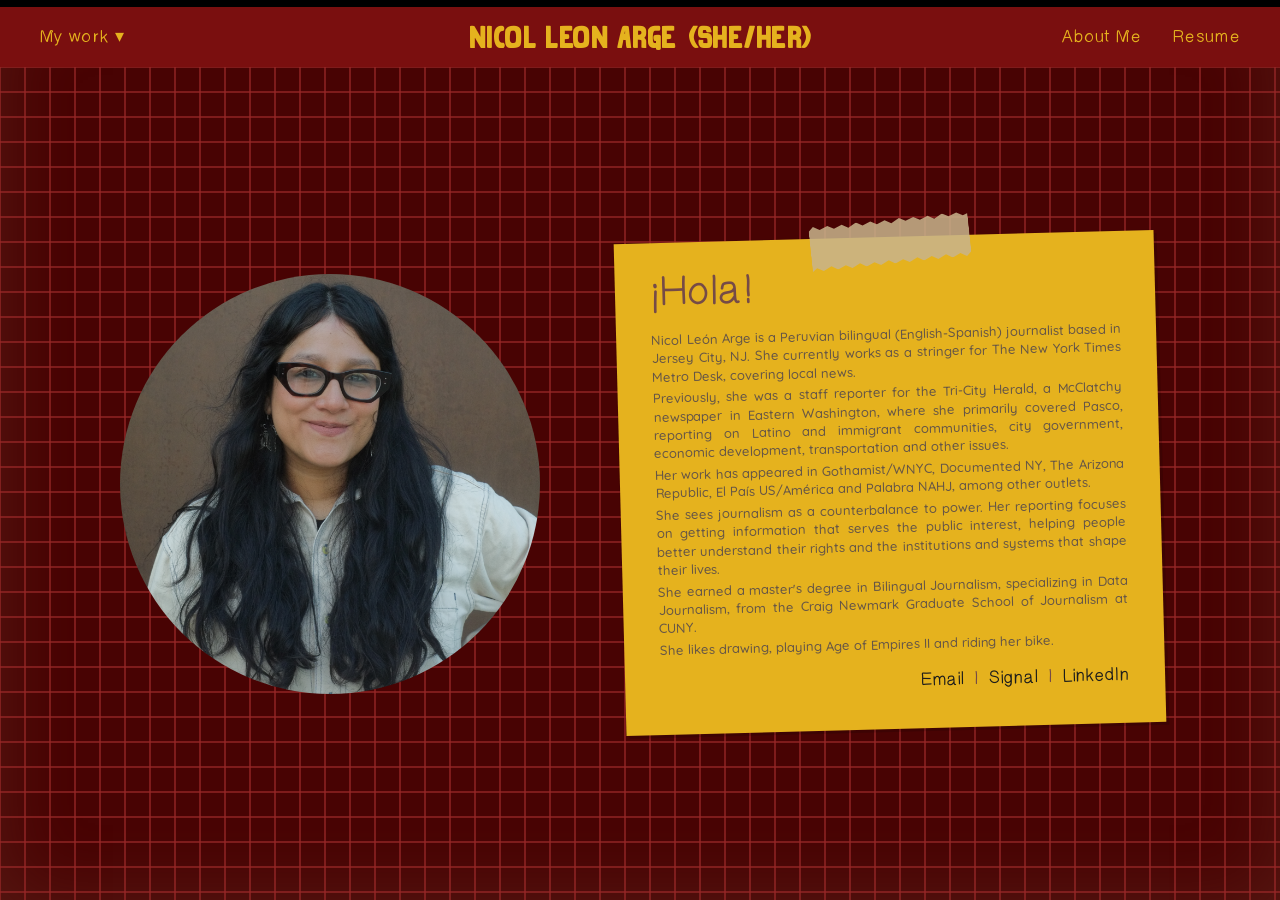
==== commit 1e8b195b: "lastupdate" ====
--- a/index.html
+++ b/index.html
@@ -61,7 +61,7 @@
     <div class="tape"></div>
     <div class="about-copy">
       <h1><span class="hola">¡Hola!</span></h1>
-    <p>Nicol León Arge is a Peruvian bilingual (English-Spanish) journalist based in Jersey City, NJ. She currently works as a freelance reporter and stringer for The New York Times Metro Desk, covering local news.</p>
+    <p>Nicol León Arge is a Peruvian bilingual (English-Spanish) journalist based in Jersey City, NJ. She currently works as a stringer for The New York Times Metro Desk, covering local news.</p>
     <p>Previously, she was a staff reporter for the Tri-City Herald, a McClatchy newspaper in Eastern Washington, where she primarily covered Pasco, reporting on Latino and immigrant communities, city government, economic development, transportation and other issues.</p>
     <p>Her work has appeared in Gothamist/WNYC, Documented NY, The Arizona Republic, El País US/América and Palabra NAHJ, among other outlets.</p>
     <p>She sees journalism as a counterbalance to power. Her reporting focuses on getting information that serves the public interest, helping people better understand their rights and the institutions and systems that shape their lives.</p>
@@ -100,13 +100,13 @@
       <button type="button" onclick="setFilterValue('medio','gothamist','Gothamist/WNYC Radio')">Gothamist/WNYC Radio</button>
       <button type="button" onclick="setFilterValue('medio','palabra','Palabra NAHJ')">Palabra NAHJ</button>
       <button type="button" onclick="setFilterValue('medio','arizona','The Arizona Republic')">The Arizona Republic</button>
-      <button type="button" onclick="setFilterValue('medio','marcha','Marcha.org')">Marcha.org</button>
+      <!-- <button type="button" onclick="setFilterValue('medio','marcha','Marcha.org')">Marcha.org</button>
       <button type="button" onclick="setFilterValue('medio','elpaisus','El País US')">El País US</button>
       <button type="button" onclick="setFilterValue('medio','elpaisamerica','El País América')">El País América</button>
       <button type="button" onclick="setFilterValue('medio','infobae','Infobae')">Infobae</button>
       <button type="button" onclick="setFilterValue('medio','wayka','Wayka')">Wayka</button>
       <button type="button" onclick="setFilterValue('medio','cosecharoja','Cosecha Roja')">Cosecha Roja</button>
-      <button type="button" onclick="setFilterValue('medio','larepublica','La República')">La República</button>
+      <button type="button" onclick="setFilterValue('medio','larepublica','La República')">La República</button> -->
     </div>
   </div>
 
@@ -130,6 +130,7 @@
     </button>
     <div class="custom-filter-menu">
       <button type="button" onclick="setFilterValue('tema','localpasco','Local WA')">Local Washington</button>
+      <button type="button" onclick="setFilterValue('tema','localnj','Local NJ')">Local NJ</button>
       <button type="button" onclick="setFilterValue('tema','latinos','LatinoCommunities')">Latino Communities</button>
       <button type="button" onclick="setFilterValue('tema','immigration','Immigration')">Immigration</button>
       <button type="button" onclick="setFilterValue('tema','labor','Labor')">Labor</button>
@@ -160,11 +161,11 @@
       <button type="button" onclick="setFilterValue('year','2026','2026')">2026</button>
       <button type="button" onclick="setFilterValue('year','2025','2025')">2025</button>
       <button type="button" onclick="setFilterValue('year','2024','2024')">2024</button>
-      <button type="button" onclick="setFilterValue('year','2023','2023')">2023</button>
+      <!-- <button type="button" onclick="setFilterValue('year','2023','2023')">2023</button>
       <button type="button" onclick="setFilterValue('year','2022','2022')">2022</button>
       <button type="button" onclick="setFilterValue('year','2021','2021')">2021</button>
       <button type="button" onclick="setFilterValue('year','2020','2020')">2020</button>
-      <button type="button" onclick="setFilterValue('year','2019','2019')">2019</button>
+      <button type="button" onclick="setFilterValue('year','2019','2019')">2019</button> -->
     </div>
   </div>
 
@@ -175,10 +176,22 @@
 
 </div>
 
-</div>
   <div class="cards-row" id="cards-writing">
     
-    <a href="https://www.tri-cityherald.com/news/politics-government/article316855631.html" target="_blank" style="text-decoration:none;" data-medio="tri" data-idioma="en" data-tema="latinos" data-year="2026">
+    <a href="https://www.tri-cityherald.com/news/politics-government/article317118640.html" target="_blank" style="text-decoration:none;" data-medio="tri" data-idioma="en" data-tema="latinos" data-year="2026">
+      <div class="card">
+        <div class="card-img">
+          <span class="badge">Tri-City Herald</span>
+          <img src="images/tiktok.jpg" style="width:100%; height:100%; object-fit:cover;">
+        </div>
+        <div class="card-body">
+          <p class="card-title">How Latina influencers are using TikTok to build community in Tri-Cities</p>
+          <p class="card-desc">Nearly four in 10 U.S. adults under 30 regularly get news from influencers on social media, according to a 2024 Pew Research Center study. Among them, 65% said influencers have helped them better understand current events and civic issues.</p>
+        </div>
+      </div>
+    </a>
+
+    <a href="https://www.tri-cityherald.com/entertainment/arts-culture/article316254140.html" target="_blank" style="text-decoration:none;" data-medio="tri" data-idioma="en" data-tema="latinos" data-year="2026">
       <div class="card">
         <div class="card-img">
           <span class="badge">Tri-City Herald</span>
@@ -191,7 +204,7 @@
       </div>
     </a>
 
-    <a href="https://www.nytimes.com/2026/10/11/nyregion/portal-bridge-nj-transit.html" target="_blank" style="text-decoration:none;" data-medio="tri" data-idioma="en" data-tema="latinos" data-year="2026">
+    <a href="https://www.nytimes.com/2026/10/11/nyregion/portal-bridge-nj-transit.html" target="_blank" style="text-decoration:none;" data-medio="tnyt" data-idioma="en" data-tema="localnj" data-year="2026">
       <div class="card">
         <div class="card-img">
           <span class="badge">The New York Times</span>
@@ -204,11 +217,11 @@
       </div>
     </a>
 
-    <a href="https://www.nytimes.com/live/2026/10/13/nyregion/nj-transit-amtrak-path-train" target="_blank" style="text-decoration:none;" data-medio="tri" data-idioma="en" data-tema="latinos" data-year="2026">
+    <a href="https://www.nytimes.com/live/2026/10/13/nyregion/nj-transit-amtrak-path-train" target="_blank" style="text-decoration:none;" data-medio="tnyt" data-idioma="en" data-tema="localnj" data-year="2026">
       <div class="card">
         <div class="card-img">
           <span class="badge">The New York Times</span>
-          <img src="images/nytimes2.jpg" style="width:100%; height:100%; object-fit:cover;">
+          <img src="images/nytimes3.jpg" style="width:100%; height:100%; object-fit:cover;">
         </div>
         <div class="card-body">
           <p class="card-title">Bridge Upgrade Scrambles Commute From New Jersey to Manhattan</p>
@@ -888,7 +901,7 @@
       </div>
     </a>
 
-    <a href="https://marcha.org.ar/peru-el-lento-camino-hacia-la-justicia-para-las-victimas-del-regimen-de-dina-boluarte/"target="_blank" style="text-decoration:none;" data-medio="marcha" data-idioma="es" data-tema="immigration" data-year="2023">
+    <!-- <a href="https://marcha.org.ar/peru-el-lento-camino-hacia-la-justicia-para-las-victimas-del-regimen-de-dina-boluarte/"target="_blank" style="text-decoration:none;" data-medio="marcha" data-idioma="es" data-tema="immigration" data-year="2023">
       <div class="card">
         <div class="card-img">
           <span class="badge">Marcha.org</span>
@@ -1591,7 +1604,7 @@
       </div>
     </a>
 
-    <a href="https://larepublica.pe/sociedad/2020/06/13/mujeres-desaparecidas-alistan-proyecto-para-fortalecer-su-busqueda-con-geolocalizacion"target="_blank" style="text-decoration:none;" data-medio="larepublica" data-idioma="es" data-tema="humanrights data-year="2020">
+    <a href="https://larepublica.pe/sociedad/2020/06/13/mujeres-desaparecidas-alistan-proyecto-para-fortalecer-su-busqueda-con-geolocalizacion"target="_blank" style="text-decoration:none;" data-medio="larepublica" data-idioma="es" data-tema="humanrights" data-year="2020">
       <div class="card">
         <div class="card-img">
           <span class="badge">La República</span>
@@ -1602,7 +1615,7 @@
           <p class="card-desc">Hasta el 14 de mayo, el Mininter reportó la ausencia de 4.252 mujeres. En el Congreso se busca exigir que las empresas de telefonía revelen en 24 horas desde dónde las llamaron sus posibles agresores.</p>
         </div>
       </div>
-    </a>
+    </a> -->
 
 
   </div>
@@ -1623,7 +1636,7 @@
       <div class="custom-filter-menu">
         <button type="button" onclick="setDatavizFilterValue('medio','all','Outlet')">Outlet</button>
         <button type="button" onclick="setDatavizFilterValue('medio','personal','Personal Project')">Personal Project</button>
-        <button type="button" onclick="setDatavizFilterValue('medio','larepublica','La República')">La República</button>
+        <!-- <button type="button" onclick="setDatavizFilterValue('medio','larepublica','La República')">La República</button> -->
         <button type="button" onclick="setDatavizFilterValue('medio','palabra','Palabra NAHJ')">Palabra NAHJ</button>
       </div>
     </div>
@@ -1708,7 +1721,7 @@
         </div>
       </a>
 
-    <a href="https://especiales.larepublica.pe/ninos-en-orfandad-feminicidios-sin-subsidio-mimp/" target="_blank"
+    <!-- <a href="https://especiales.larepublica.pe/ninos-en-orfandad-feminicidios-sin-subsidio-mimp/" target="_blank"
       data-medio="larepublica" data-idioma="es" data-tema="health" data-year="2020">
       <div class="card">
         <div class="card-img">
@@ -1724,7 +1737,7 @@
           </p>
         </div>
       </div>
-    </a>
+    </a> -->
 
     <a href="projects/proyecto2_injuries/Animation/Animation.html" target="_blank"
       data-medio="personal" data-idioma="en" data-tema="labor" data-year="2025">
@@ -1796,13 +1809,13 @@
   <h2 onclick="refreshResumePage()">Resume</h2>
 
   <div class="download-wrapper">
-    <a href="files/NicolLeonArge_Resume.pdf" download class="download-btn">
+    <a href="files/Resume_NicolLeon.pdf" download class="download-btn">
       Download Resume
     </a>
   </div>
 
   <div class="resume-container">
-    <img src="images/NicolLeon_Resume_2026.jpg" alt="Nicol León Arge resume" class="resume-image">
+    <img src="images/Resume_NicolLeonArge.jpg" alt="Nicol León Arge resume" class="resume-image">
   </div>
 
   
